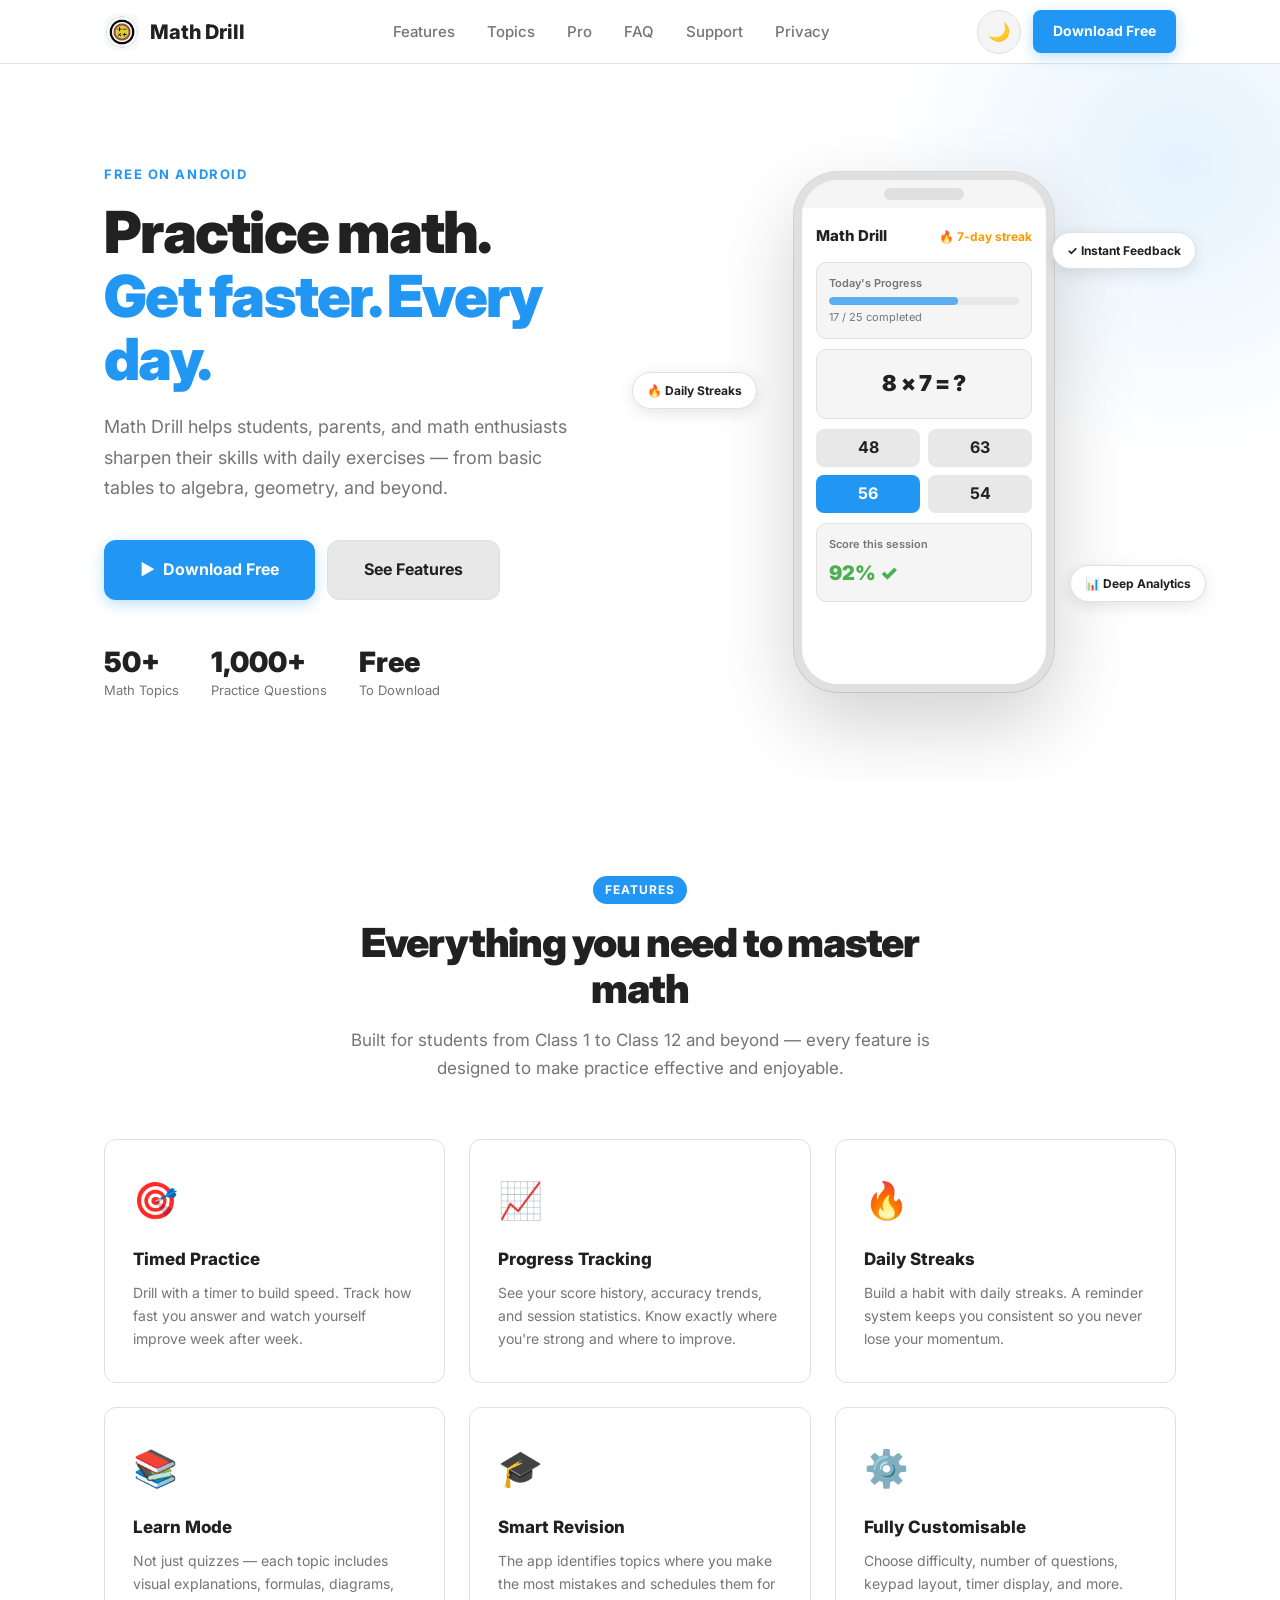
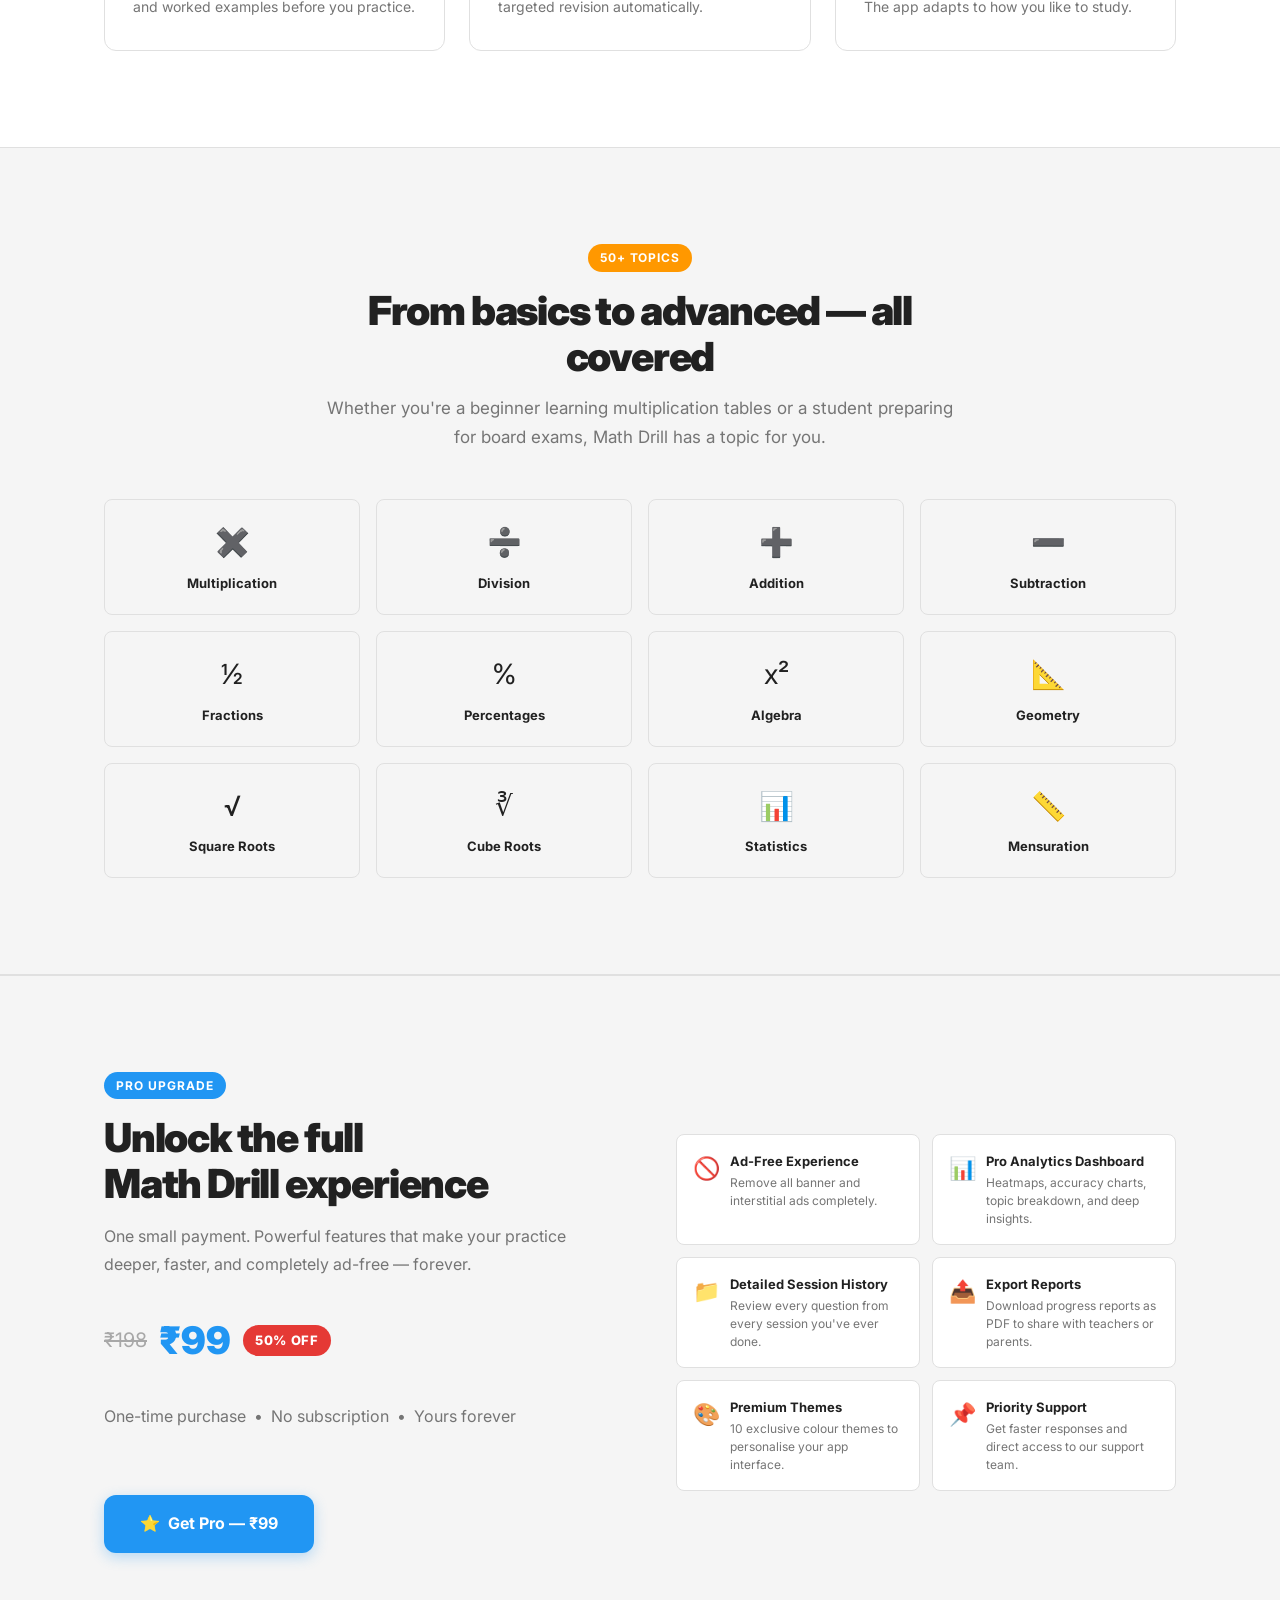
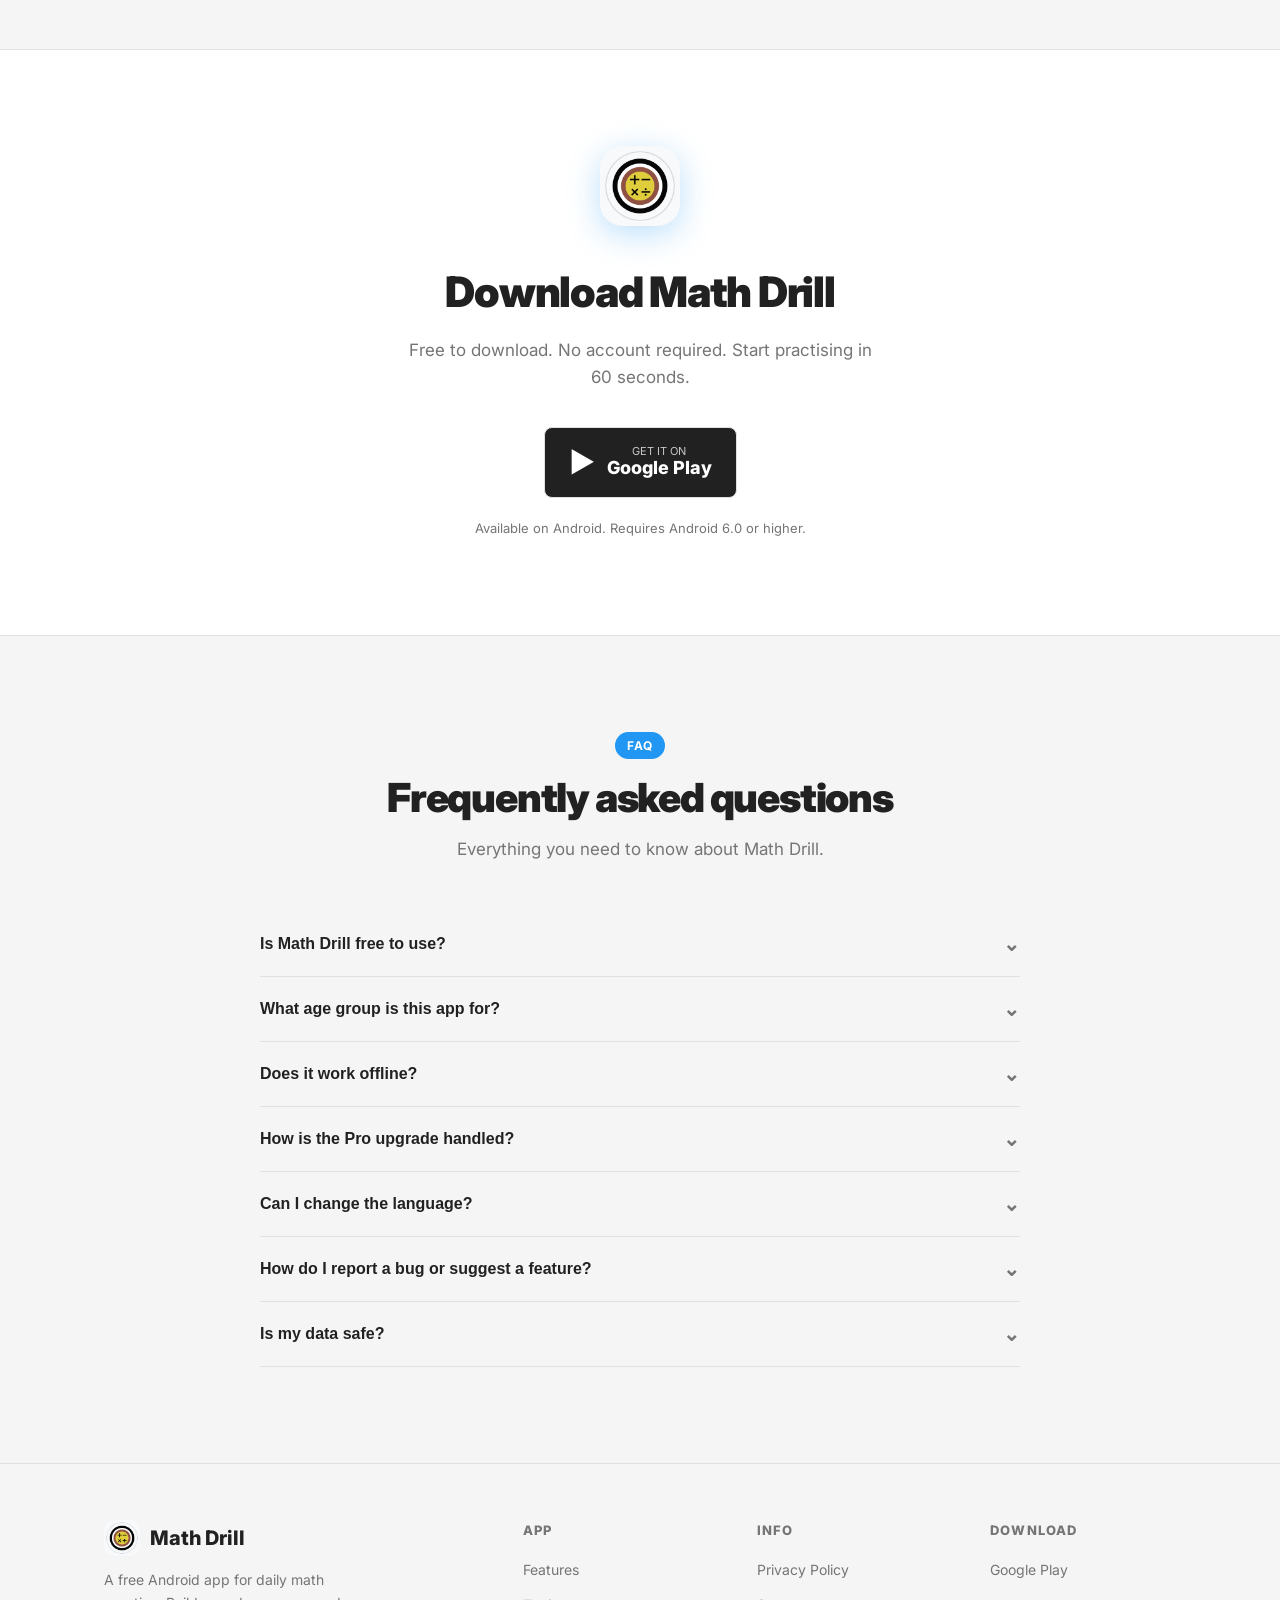
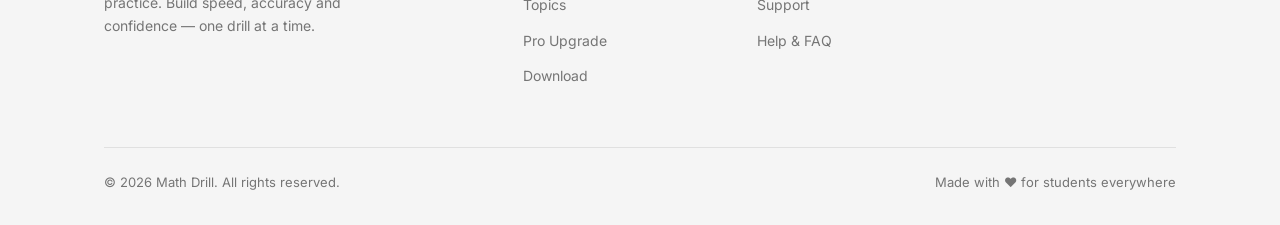
==== index.html @ b04b916b "Add files via upload" ====
<!DOCTYPE html>
<html lang="en" data-theme="light">
<head>
  <meta charset="UTF-8" />
  <meta name="viewport" content="width=device-width, initial-scale=1.0" />
  <title>Math Drill — Practice Math Daily. Improve Fast.</title>
  <meta name="description" content="Math Drill is a free app for daily math practice. Improve your speed and accuracy with exercises on multiplication, division, fractions, algebra, geometry, and more." />
  <meta name="keywords" content="math drill, math practice app, multiplication app, math for students, math quiz, mental math" />

  <!-- Open Graph / Social preview -->
  <meta property="og:type"        content="website" />
  <meta property="og:url"         content="https://morningapplabs.github.io/math-drill-site/" />
  <meta property="og:title"       content="Math Drill — Practice Math Daily" />
  <meta property="og:description" content="Free Android app for daily math practice. Tables, fractions, algebra, geometry and more. Go Pro for ad-free experience and deep analytics." />
  <meta name="twitter:card"       content="summary_large_image" />

  <!-- Favicon -->
  <link rel="icon" type="image/png" href="favicon.png" />
  <link rel="apple-touch-icon" href="icon.png" />

  <!-- Fonts -->
  <link rel="preconnect" href="https://fonts.googleapis.com" />
  <link rel="preconnect" href="https://fonts.gstatic.com" crossorigin />
  <link href="https://fonts.googleapis.com/css2?family=Inter:wght@400;500;600;700;800;900&display=swap" rel="stylesheet" />

  <link rel="stylesheet" href="css/style.css" />
</head>
<body>

  <!-- ═══════════════════════════════════════ NAVBAR ═══ -->
  <nav class="navbar" id="navbar">
    <div class="container navbar__inner">
      <a href="index.html" class="navbar__logo">
        <img src="icon.png" alt="Math Drill" style="width:36px;height:36px;border-radius:10px;object-fit:cover;flex-shrink:0;" />
        Math Drill
      </a>

      <ul class="navbar__links">
        <li><a href="#features">Features</a></li>
        <li><a href="#topics">Topics</a></li>
        <li><a href="#pro">Pro</a></li>
        <li><a href="#faq">FAQ</a></li>
        <li><a href="support.html">Support</a></li>
        <li><a href="privacy.html">Privacy</a></li>
      </ul>

      <div class="navbar__right">
        <button class="theme-toggle" id="theme-toggle" aria-label="Toggle theme">🌙</button>
        <a href="#download" class="btn btn--primary" style="padding:10px 20px;font-size:14px;">Download Free</a>
        <button class="menu-toggle" id="menu-toggle" aria-label="Open menu" aria-expanded="false">
          <span></span><span></span><span></span>
        </button>
      </div>
    </div>
  </nav>

  <!-- ═══════════════════════════════════════ HERO ════ -->
  <section class="hero">
    <div class="container">
      <div class="hero__inner">

        <!-- Left -->
        <div class="hero__content">
          <p class="hero__eyebrow">Free on Android</p>
          <h1 class="hero__title">
            Practice math.<br />
            <span>Get faster. Every day.</span>
          </h1>
          <p class="hero__subtitle">
            Math Drill helps students, parents, and math enthusiasts sharpen their skills with
            daily exercises — from basic tables to algebra, geometry, and beyond.
          </p>
          <div class="hero__actions">
            <a href="#download" class="btn btn--primary btn--lg">
              ▶ &nbsp;Download Free
            </a>
            <a href="#features" class="btn btn--secondary btn--lg">
              See Features
            </a>
          </div>
          <div class="hero__stats">
            <div>
              <div class="hero__stat-value">
                <span data-counter="50" data-suffix="+">50+</span>
              </div>
              <div class="hero__stat-label">Math Topics</div>
            </div>
            <div>
              <div class="hero__stat-value">
                <span data-counter="1000" data-suffix="+">1000+</span>
              </div>
              <div class="hero__stat-label">Practice Questions</div>
            </div>
            <div>
              <div class="hero__stat-value">Free</div>
              <div class="hero__stat-label">To Download</div>
            </div>
          </div>
        </div>

        <!-- Right: Phone Mockup -->
        <div class="hero__visual">
          <div class="phone-mockup">
            <div class="phone-mockup__notch"></div>
            <div class="phone-screen">
              <div class="phone-screen__header">
                <span class="phone-screen__title">Math Drill</span>
                <span class="phone-screen__streak">🔥 7-day streak</span>
              </div>
              <div class="phone-card">
                <div class="phone-label">Today's Progress</div>
                <div class="phone-bar-track">
                  <div class="phone-bar" style="width:68%"></div>
                </div>
                <div style="font-size:11px;color:var(--text-sub);">17 / 25 completed</div>
              </div>
              <div class="phone-question">8 × 7 = ?</div>
              <div class="phone-grid">
                <div class="phone-key">48</div>
                <div class="phone-key">63</div>
                <div class="phone-key phone-key--primary">56</div>
                <div class="phone-key">54</div>
              </div>
              <div class="phone-card">
                <div class="phone-label">Score this session</div>
                <div style="font-size:20px;font-weight:900;color:var(--correct);">92% ✓</div>
              </div>
            </div>
          </div>

          <!-- Floating chips -->
          <div class="hero__chip hero__chip--1">✓ Instant Feedback</div>
          <div class="hero__chip hero__chip--2">📊 Deep Analytics</div>
          <div class="hero__chip hero__chip--3">🔥 Daily Streaks</div>
        </div>

      </div>
    </div>
  </section>

  <!-- ═══════════════════════════════════════ FEATURES ═══ -->
  <section class="section" id="features">
    <div class="container">
      <div class="section-heading fade-in">
        <span class="badge">Features</span>
        <h2>Everything you need to master math</h2>
        <p>Built for students from Class 1 to Class 12 and beyond — every feature is designed to make practice effective and enjoyable.</p>
      </div>

      <div class="features__grid">

        <div class="feature-card fade-in">
          <span class="feature-card__icon">🎯</span>
          <h3 class="feature-card__title">Timed Practice</h3>
          <p class="feature-card__desc">Drill with a timer to build speed. Track how fast you answer and watch yourself improve week after week.</p>
        </div>

        <div class="feature-card fade-in">
          <span class="feature-card__icon">📈</span>
          <h3 class="feature-card__title">Progress Tracking</h3>
          <p class="feature-card__desc">See your score history, accuracy trends, and session statistics. Know exactly where you're strong and where to improve.</p>
        </div>

        <div class="feature-card fade-in">
          <span class="feature-card__icon">🔥</span>
          <h3 class="feature-card__title">Daily Streaks</h3>
          <p class="feature-card__desc">Build a habit with daily streaks. A reminder system keeps you consistent so you never lose your momentum.</p>
        </div>

        <div class="feature-card fade-in">
          <span class="feature-card__icon">📚</span>
          <h3 class="feature-card__title">Learn Mode</h3>
          <p class="feature-card__desc">Not just quizzes — each topic includes visual explanations, formulas, diagrams, and worked examples before you practice.</p>
        </div>

        <div class="feature-card fade-in">
          <span class="feature-card__icon">🎓</span>
          <h3 class="feature-card__title">Smart Revision</h3>
          <p class="feature-card__desc">The app identifies topics where you make the most mistakes and schedules them for targeted revision automatically.</p>
        </div>

        <div class="feature-card fade-in">
          <span class="feature-card__icon">⚙️</span>
          <h3 class="feature-card__title">Fully Customisable</h3>
          <p class="feature-card__desc">Choose difficulty, number of questions, keypad layout, timer display, and more. The app adapts to how you like to study.</p>
        </div>

      </div>
    </div>
  </section>

  <!-- ═══════════════════════════════════════ TOPICS ════ -->
  <section class="section" id="topics" style="background:var(--surface);border-top:1px solid var(--border);border-bottom:1px solid var(--border);transition:background var(--transition),border-color var(--transition);">
    <div class="container">
      <div class="section-heading fade-in">
        <span class="badge badge--orange">50+ Topics</span>
        <h2>From basics to advanced — all covered</h2>
        <p>Whether you're a beginner learning multiplication tables or a student preparing for board exams, Math Drill has a topic for you.</p>
      </div>

      <div class="topics__grid">
        <div class="topic-chip fade-in"><div class="topic-chip__icon">✖️</div><div class="topic-chip__name">Multiplication</div></div>
        <div class="topic-chip fade-in"><div class="topic-chip__icon">➗</div><div class="topic-chip__name">Division</div></div>
        <div class="topic-chip fade-in"><div class="topic-chip__icon">➕</div><div class="topic-chip__name">Addition</div></div>
        <div class="topic-chip fade-in"><div class="topic-chip__icon">➖</div><div class="topic-chip__name">Subtraction</div></div>
        <div class="topic-chip fade-in"><div class="topic-chip__icon">½</div><div class="topic-chip__name">Fractions</div></div>
        <div class="topic-chip fade-in"><div class="topic-chip__icon">%</div><div class="topic-chip__name">Percentages</div></div>
        <div class="topic-chip fade-in"><div class="topic-chip__icon">x²</div><div class="topic-chip__name">Algebra</div></div>
        <div class="topic-chip fade-in"><div class="topic-chip__icon">📐</div><div class="topic-chip__name">Geometry</div></div>
        <div class="topic-chip fade-in"><div class="topic-chip__icon">√</div><div class="topic-chip__name">Square Roots</div></div>
        <div class="topic-chip fade-in"><div class="topic-chip__icon">∛</div><div class="topic-chip__name">Cube Roots</div></div>
        <div class="topic-chip fade-in"><div class="topic-chip__icon">📊</div><div class="topic-chip__name">Statistics</div></div>
        <div class="topic-chip fade-in"><div class="topic-chip__icon">📏</div><div class="topic-chip__name">Mensuration</div></div>
      </div>
    </div>
  </section>

  <!-- ═══════════════════════════════════════ PRO ══════ -->
  <section class="section pro-section" id="pro">
    <div class="container">
      <div class="pro__inner">

        <!-- Left: copy -->
        <div class="pro__left fade-in">
          <span class="badge">Pro Upgrade</span>
          <h2>Unlock the full<br/>Math Drill experience</h2>
          <p>One small payment. Powerful features that make your practice deeper, faster, and completely ad-free — forever.</p>

          <div class="pro__price-row">
            <span class="pro__price-old">₹198</span>
            <span class="pro__price">₹99</span>
            <span class="pro__badge">50% OFF</span>
          </div>
          <p class="pro__note">One-time purchase &nbsp;•&nbsp; No subscription &nbsp;•&nbsp; Yours forever</p>

          <br/>
          <a href="#download" class="btn btn--primary btn--lg" style="margin-top:8px;">
            ⭐ &nbsp;Get Pro — ₹99
          </a>
        </div>

        <!-- Right: feature grid -->
        <div class="pro__features fade-in">

          <div class="pro__feature">
            <span class="pro__feature-icon">🚫</span>
            <div>
              <div class="pro__feature-title">Ad-Free Experience</div>
              <div class="pro__feature-desc">Remove all banner and interstitial ads completely.</div>
            </div>
          </div>

          <div class="pro__feature">
            <span class="pro__feature-icon">📊</span>
            <div>
              <div class="pro__feature-title">Pro Analytics Dashboard</div>
              <div class="pro__feature-desc">Heatmaps, accuracy charts, topic breakdown, and deep insights.</div>
            </div>
          </div>

          <div class="pro__feature">
            <span class="pro__feature-icon">📁</span>
            <div>
              <div class="pro__feature-title">Detailed Session History</div>
              <div class="pro__feature-desc">Review every question from every session you've ever done.</div>
            </div>
          </div>

          <div class="pro__feature">
            <span class="pro__feature-icon">📤</span>
            <div>
              <div class="pro__feature-title">Export Reports</div>
              <div class="pro__feature-desc">Download progress reports as PDF to share with teachers or parents.</div>
            </div>
          </div>

          <div class="pro__feature">
            <span class="pro__feature-icon">🎨</span>
            <div>
              <div class="pro__feature-title">Premium Themes</div>
              <div class="pro__feature-desc">10 exclusive colour themes to personalise your app interface.</div>
            </div>
          </div>

          <div class="pro__feature">
            <span class="pro__feature-icon">📌</span>
            <div>
              <div class="pro__feature-title">Priority Support</div>
              <div class="pro__feature-desc">Get faster responses and direct access to our support team.</div>
            </div>
          </div>

        </div>
      </div>
    </div>
  </section>

  <!-- ═══════════════════════════════════════ DOWNLOAD ═══ -->
  <section class="section download-section" id="download">
    <div class="container">
      <div class="fade-in">
        <img src="icon.png" alt="Math Drill" class="download__graphic" style="width:80px;height:80px;border-radius:22px;object-fit:cover;display:inline-block;margin-bottom:24px;box-shadow:0 8px 32px rgba(33,150,243,0.30);" />
        <h2 class="download__title">Download Math Drill</h2>
        <p class="download__subtitle">Free to download. No account required. Start practising in 60 seconds.</p>
        <div class="download__buttons">
          <a href="https://play.google.com/store" class="playstore-btn" id="playstore-link" target="_blank" rel="noopener noreferrer">
            <span class="playstore-btn__icon">▶</span>
            <span>
              <span class="playstore-btn__text-top">GET IT ON</span>
              <span class="playstore-btn__text-main">Google Play</span>
            </span>
          </a>
        </div>
        <p class="download__disclaimer">Available on Android. Requires Android 6.0 or higher.</p>
      </div>
    </div>
  </section>

  <!-- ═══════════════════════════════════════ FAQ ══════ -->
  <section class="section" id="faq" style="background:var(--surface);border-top:1px solid var(--border);transition:background var(--transition),border-color var(--transition);">
    <div class="container">
      <div class="section-heading fade-in">
        <span class="badge">FAQ</span>
        <h2>Frequently asked questions</h2>
        <p>Everything you need to know about Math Drill.</p>
      </div>

      <div class="faq__list fade-in">

        <div class="faq__item">
          <button class="faq__question">Is Math Drill free to use? <span class="faq__chevron">⌄</span></button>
          <div class="faq__answer">Yes! Math Drill is completely free to download and use. All topics, practice modes, and progress tracking are available at no cost. A one-time Pro upgrade (₹99) unlocks bonus features like ad-removal, advanced analytics, and premium themes.</div>
        </div>

        <div class="faq__item">
          <button class="faq__question">What age group is this app for? <span class="faq__chevron">⌄</span></button>
          <div class="faq__answer">Math Drill is suitable for Class 1 through Class 12 students, and adults who want to sharpen mental math. You can choose your difficulty level and topic, so it adapts to beginners and advanced learners alike.</div>
        </div>

        <div class="faq__item">
          <button class="faq__question">Does it work offline? <span class="faq__chevron">⌄</span></button>
          <div class="faq__answer">Yes. All practice content works fully offline. Internet is only needed to show ads (for free users) and for in-app purchases. Your progress is saved locally on your device.</div>
        </div>

        <div class="faq__item">
          <button class="faq__question">How is the Pro upgrade handled? <span class="faq__chevron">⌄</span></button>
          <div class="faq__answer">Pro is a one-time in-app purchase of ₹99 processed securely by Google Play. There is no subscription — pay once and keep it forever. If you change phones, use "Restore Purchase" inside the app to unlock Pro again at no cost.</div>
        </div>

        <div class="faq__item">
          <button class="faq__question">Can I change the language? <span class="faq__chevron">⌄</span></button>
          <div class="faq__answer">The app currently supports English and Hindi. Language support for more regional languages is planned for future updates.</div>
        </div>

        <div class="faq__item">
          <button class="faq__question">How do I report a bug or suggest a feature? <span class="faq__chevron">⌄</span></button>
          <div class="faq__answer">Visit our <a href="support.html">Support page</a> and send us an email. We read every message and try to respond within 2 business days.</div>
        </div>

        <div class="faq__item">
          <button class="faq__question">Is my data safe? <span class="faq__chevron">⌄</span></button>
          <div class="faq__answer">Your practice data is stored only on your device — we do not collect or transmit personal data to any server. Read our full <a href="privacy.html">Privacy Policy</a> for all details.</div>
        </div>

      </div>
    </div>
  </section>

  <!-- ═══════════════════════════════════════ FOOTER ═══ -->
  <footer class="footer">
    <div class="container">
      <div class="footer__inner">
        <div class="footer__brand">
          <a href="index.html" class="navbar__logo">
            <img src="icon.png" alt="Math Drill" style="width:36px;height:36px;border-radius:10px;object-fit:cover;flex-shrink:0;" />
            Math Drill
          </a>
          <p>A free Android app for daily math practice. Build speed, accuracy and confidence — one drill at a time.</p>
        </div>

        <div class="footer__col">
          <h4>App</h4>
          <ul>
            <li><a href="#features">Features</a></li>
            <li><a href="#topics">Topics</a></li>
            <li><a href="#pro">Pro Upgrade</a></li>
            <li><a href="#download">Download</a></li>
          </ul>
        </div>

        <div class="footer__col">
          <h4>Info</h4>
          <ul>
            <li><a href="privacy.html">Privacy Policy</a></li>
            <li><a href="support.html">Support</a></li>
            <li><a href="support.html#faq">Help &amp; FAQ</a></li>
          </ul>
        </div>

        <div class="footer__col">
          <h4>Download</h4>
          <ul>
            <li><a href="https://play.google.com/store" target="_blank" rel="noopener noreferrer">Google Play</a></li>
          </ul>
        </div>
      </div>

      <div class="footer__bottom">
        <span>© 2026 Math Drill. All rights reserved.</span>
        <span>Made with ❤️ for students everywhere</span>
      </div>
    </div>
  </footer>

  <script src="js/main.js"></script>
</body>
</html>
---- css/style.css ----
/* ============================================================
   Math Drill — Website Stylesheet
   Matches exact app color palette (lightTheme / darkTheme)
   ============================================================ */

/* ---------- CSS Variables ---------- */
:root {
  --bg:            #FFFFFF;
  --surface:       #F5F5F5;
  --surface-var:   #E8E8E8;
  --primary:       #2196F3;
  --primary-var:   #1976D2;
  --secondary:     #FF9800;
  --text:          #212121;
  --text-sub:      #757575;
  --correct:       #4CAF50;
  --wrong:         #F44336;
  --border:        #E0E0E0;
  --card:          #FFFFFF;
  --shadow:        rgba(0,0,0,0.10);
  --shadow-lg:     rgba(0,0,0,0.18);
  --radius:        12px;
  --radius-sm:     8px;
  --transition:    0.25s ease;
  --navbar-h:      64px;
}

[data-theme="dark"] {
  --bg:            #121212;
  --surface:       #1E1E1E;
  --surface-var:   #333333;
  --primary:       #64B5F6;
  --primary-var:   #42A5F5;
  --secondary:     #FFA726;
  --text:          #FFFFFF;
  --text-sub:      #B0B0B0;
  --correct:       #66BB6A;
  --wrong:         #EF5350;
  --border:        #484848;
  --card:          #262626;
  --shadow:        rgba(0,0,0,0.35);
  --shadow-lg:     rgba(0,0,0,0.55);
}

/* ---------- Reset & Base ---------- */
*, *::before, *::after { box-sizing: border-box; margin: 0; padding: 0; }

html { scroll-behavior: smooth; font-size: 16px; }

body {
  font-family: 'Inter', -apple-system, BlinkMacSystemFont, 'Segoe UI', sans-serif;
  background: var(--bg);
  color: var(--text);
  line-height: 1.6;
  transition: background var(--transition), color var(--transition);
  -webkit-font-smoothing: antialiased;
}

a { color: var(--primary); text-decoration: none; transition: opacity var(--transition); }
a:hover { opacity: 0.8; }
img { max-width: 100%; display: block; }

/* ---------- Utility ---------- */
.container { max-width: 1120px; margin: 0 auto; padding: 0 24px; }
.section { padding: 96px 0; }
.section--tight { padding: 64px 0; }
.text-center { text-align: center; }
.badge {
  display: inline-block;
  background: var(--primary);
  color: #fff;
  font-size: 12px;
  font-weight: 700;
  letter-spacing: 0.08em;
  text-transform: uppercase;
  padding: 4px 12px;
  border-radius: 40px;
  margin-bottom: 16px;
}
.badge--orange { background: var(--secondary); }
.badge--green  { background: var(--correct); }

/* ---------- Navbar ---------- */
.navbar {
  position: sticky;
  top: 0;
  z-index: 100;
  height: var(--navbar-h);
  background: var(--bg);
  border-bottom: 1px solid var(--border);
  backdrop-filter: blur(12px);
  -webkit-backdrop-filter: blur(12px);
  background: color-mix(in srgb, var(--bg) 85%, transparent);
  transition: background var(--transition), border-color var(--transition);
}
.navbar__inner {
  height: 100%;
  display: flex;
  align-items: center;
  justify-content: space-between;
  gap: 16px;
}
.navbar__logo {
  display: flex;
  align-items: center;
  gap: 10px;
  font-weight: 800;
  font-size: 20px;
  color: var(--text);
  text-decoration: none;
}
.navbar__logo-icon {
  width: 36px; height: 36px;
  background: var(--primary);
  border-radius: 10px;
  display: flex; align-items: center; justify-content: center;
  font-size: 18px;
  color: #fff;
  font-weight: 900;
  flex-shrink: 0;
}
.navbar__links {
  display: flex;
  align-items: center;
  gap: 32px;
  list-style: none;
}
.navbar__links a {
  color: var(--text-sub);
  font-size: 15px;
  font-weight: 500;
  transition: color var(--transition);
}
.navbar__links a:hover { color: var(--primary); opacity: 1; }
.navbar__right {
  display: flex;
  align-items: center;
  gap: 12px;
}

/* Theme toggle */
.theme-toggle {
  width: 44px; height: 44px;
  border-radius: 50%;
  border: 1.5px solid var(--border);
  background: var(--surface);
  cursor: pointer;
  display: flex; align-items: center; justify-content: center;
  font-size: 18px;
  transition: background var(--transition), border-color var(--transition);
  flex-shrink: 0;
}
.theme-toggle:hover { background: var(--surface-var); }

/* Menu toggle (mobile) */
.menu-toggle {
  display: none;
  width: 44px; height: 44px;
  border: none;
  background: transparent;
  cursor: pointer;
  flex-direction: column;
  align-items: center;
  justify-content: center;
  gap: 5px;
  border-radius: 8px;
}
.menu-toggle span {
  display: block;
  width: 22px; height: 2px;
  background: var(--text);
  border-radius: 2px;
  transition: transform 0.3s, opacity 0.3s;
}

/* ---------- Buttons ---------- */
.btn {
  display: inline-flex;
  align-items: center;
  justify-content: center;
  gap: 8px;
  padding: 13px 28px;
  border-radius: var(--radius-sm);
  font-size: 15px;
  font-weight: 700;
  cursor: pointer;
  border: none;
  transition: transform 0.15s, box-shadow 0.15s, opacity var(--transition);
  text-decoration: none;
}
.btn:hover { transform: translateY(-2px); box-shadow: 0 8px 24px var(--shadow-lg); opacity: 1; }
.btn:active { transform: translateY(0); }

.btn--primary {
  background: var(--primary);
  color: #fff;
  box-shadow: 0 4px 14px color-mix(in srgb, var(--primary) 30%, transparent);
}
.btn--secondary {
  background: var(--surface-var);
  color: var(--text);
  border: 1.5px solid var(--border);
}
.btn--outline {
  background: transparent;
  color: var(--primary);
  border: 2px solid var(--primary);
}
.btn--lg { padding: 16px 36px; font-size: 16px; border-radius: var(--radius); }

/* ---------- Hero ---------- */
.hero {
  padding: 100px 0 80px;
  overflow: hidden;
  position: relative;
}
.hero::before {
  content: '';
  position: absolute;
  top: -200px; right: -200px;
  width: 600px; height: 600px;
  border-radius: 50%;
  background: radial-gradient(circle, color-mix(in srgb, var(--primary) 12%, transparent), transparent 70%);
  pointer-events: none;
}
.hero__inner {
  display: grid;
  grid-template-columns: 1fr 1fr;
  gap: 64px;
  align-items: center;
}
.hero__eyebrow {
  font-size: 13px;
  font-weight: 700;
  letter-spacing: 0.12em;
  text-transform: uppercase;
  color: var(--primary);
  margin-bottom: 16px;
}
.hero__title {
  font-size: clamp(36px, 5vw, 58px);
  font-weight: 900;
  line-height: 1.1;
  letter-spacing: -0.03em;
  margin-bottom: 20px;
  color: var(--text);
}
.hero__title span { color: var(--primary); }
.hero__subtitle {
  font-size: 18px;
  color: var(--text-sub);
  margin-bottom: 36px;
  max-width: 480px;
  line-height: 1.7;
}
.hero__actions { display: flex; flex-wrap: wrap; gap: 12px; margin-bottom: 48px; }
.hero__stats {
  display: flex;
  gap: 32px;
  flex-wrap: wrap;
}
.hero__stat-value {
  font-size: 28px;
  font-weight: 900;
  color: var(--text);
  line-height: 1;
}
.hero__stat-label { font-size: 13px; color: var(--text-sub); margin-top: 4px; }

/* Phone mockup */
.hero__visual {
  display: flex;
  justify-content: center;
  align-items: center;
  position: relative;
}
.phone-mockup {
  width: 260px;
  height: 520px;
  border-radius: 44px;
  background: var(--surface);
  border: 8px solid var(--border);
  box-shadow: 0 32px 80px var(--shadow-lg), 0 0 0 1px var(--border);
  display: flex;
  flex-direction: column;
  overflow: hidden;
  position: relative;
  transition: background var(--transition), border-color var(--transition);
}
.phone-mockup__notch {
  height: 28px;
  display: flex;
  justify-content: center;
  align-items: center;
  flex-shrink: 0;
  background: var(--surface);
}
.phone-mockup__notch::after {
  content: '';
  width: 80px; height: 12px;
  border-radius: 8px;
  background: var(--border);
}
.phone-screen {
  flex: 1;
  background: var(--bg);
  padding: 16px 14px;
  display: flex;
  flex-direction: column;
  gap: 10px;
  overflow: hidden;
}
.phone-screen__header {
  display: flex;
  align-items: center;
  justify-content: space-between;
  margin-bottom: 4px;
}
.phone-screen__title {
  font-size: 15px;
  font-weight: 800;
  color: var(--text);
}
.phone-screen__streak {
  font-size: 12px;
  color: var(--secondary);
  font-weight: 700;
}
.phone-card {
  background: var(--surface);
  border-radius: 10px;
  padding: 12px;
  border: 1px solid var(--border);
}
.phone-question {
  font-size: 22px;
  font-weight: 900;
  color: var(--text);
  text-align: center;
  padding: 16px;
  background: var(--surface);
  border-radius: 10px;
  border: 1px solid var(--border);
  letter-spacing: -0.02em;
}
.phone-grid {
  display: grid;
  grid-template-columns: 1fr 1fr;
  gap: 8px;
}
.phone-key {
  background: var(--surface-var);
  border-radius: 8px;
  height: 38px;
  display: flex;
  align-items: center;
  justify-content: center;
  font-size: 16px;
  font-weight: 700;
  color: var(--text);
}
.phone-key--primary { background: var(--primary); color: #fff; }
.phone-bar {
  height: 8px;
  border-radius: 4px;
  background: var(--primary);
  opacity: 0.7;
}
.phone-bar-track {
  height: 8px;
  border-radius: 4px;
  background: var(--surface-var);
  overflow: hidden;
  margin-bottom: 4px;
}
.phone-label { font-size: 11px; color: var(--text-sub); font-weight: 600; margin-bottom: 4px; }

/* floating chips around phone */
.hero__chip {
  position: absolute;
  background: var(--card);
  border: 1px solid var(--border);
  border-radius: 40px;
  padding: 8px 14px;
  font-size: 12px;
  font-weight: 700;
  color: var(--text);
  box-shadow: 0 4px 16px var(--shadow);
  white-space: nowrap;
  transition: background var(--transition), border-color var(--transition);
}
.hero__chip--1 { top: 60px; right: -20px; }
.hero__chip--2 { bottom: 90px; right: -30px; }
.hero__chip--3 { top: 200px; left: -40px; }

/* ---------- Features ---------- */
.features__grid {
  display: grid;
  grid-template-columns: repeat(3, 1fr);
  gap: 24px;
  margin-top: 56px;
}
.feature-card {
  background: var(--card);
  border: 1px solid var(--border);
  border-radius: var(--radius);
  padding: 32px 28px;
  transition: transform 0.2s, box-shadow 0.2s, background var(--transition), border-color var(--transition);
}
.feature-card:hover {
  transform: translateY(-6px);
  box-shadow: 0 16px 48px var(--shadow-lg);
}
.feature-card__icon {
  font-size: 36px;
  margin-bottom: 16px;
  display: block;
}
.feature-card__title {
  font-size: 17px;
  font-weight: 800;
  color: var(--text);
  margin-bottom: 8px;
}
.feature-card__desc {
  font-size: 14px;
  color: var(--text-sub);
  line-height: 1.65;
}

/* ---------- Topics section ---------- */
.topics__grid {
  display: grid;
  grid-template-columns: repeat(4, 1fr);
  gap: 16px;
  margin-top: 48px;
}
.topic-chip {
  background: var(--surface);
  border: 1px solid var(--border);
  border-radius: var(--radius-sm);
  padding: 20px 16px;
  text-align: center;
  transition: transform 0.2s, background var(--transition), border-color var(--transition);
  cursor: default;
}
.topic-chip:hover { transform: translateY(-3px); background: var(--surface-var); }
.topic-chip__icon { font-size: 28px; margin-bottom: 8px; }
.topic-chip__name { font-size: 13px; font-weight: 700; color: var(--text); }

/* ---------- Section headings ---------- */
.section-heading { text-align: center; max-width: 640px; margin: 0 auto; }
.section-heading h2 {
  font-size: clamp(28px, 4vw, 40px);
  font-weight: 900;
  letter-spacing: -0.03em;
  color: var(--text);
  margin-bottom: 14px;
  line-height: 1.15;
}
.section-heading p {
  font-size: 17px;
  color: var(--text-sub);
  line-height: 1.7;
}

/* ---------- Pro section ---------- */
.pro-section {
  background: var(--surface);
  border-top: 1px solid var(--border);
  border-bottom: 1px solid var(--border);
  transition: background var(--transition), border-color var(--transition);
}
.pro__inner {
  display: grid;
  grid-template-columns: 1fr 1fr;
  gap: 72px;
  align-items: center;
}
.pro__left h2 {
  font-size: clamp(28px, 4vw, 40px);
  font-weight: 900;
  letter-spacing: -0.03em;
  color: var(--text);
  margin-bottom: 16px;
  line-height: 1.15;
}
.pro__left p {
  font-size: 16px;
  color: var(--text-sub);
  margin-bottom: 32px;
  line-height: 1.7;
}
.pro__price-row {
  display: flex;
  align-items: center;
  gap: 12px;
  flex-wrap: wrap;
  margin-bottom: 32px;
}
.pro__price-old {
  font-size: 20px;
  color: var(--text-sub);
  text-decoration: line-through;
  opacity: 0.6;
}
.pro__price {
  font-size: 38px;
  font-weight: 900;
  color: var(--primary);
}
.pro__badge {
  background: #E53935;
  color: #fff;
  font-weight: 800;
  font-size: 13px;
  padding: 5px 12px;
  border-radius: 40px;
  letter-spacing: 0.05em;
}
.pro__note { font-size: 13px; color: var(--text-sub); margin-top: 8px; }
.pro__features {
  display: grid;
  grid-template-columns: 1fr 1fr;
  gap: 12px;
}
.pro__feature {
  display: flex;
  align-items: flex-start;
  gap: 10px;
  background: var(--card);
  border: 1px solid var(--border);
  border-radius: var(--radius-sm);
  padding: 16px;
  transition: background var(--transition), border-color var(--transition);
}
.pro__feature-icon { font-size: 22px; flex-shrink: 0; }
.pro__feature-title { font-size: 13px; font-weight: 700; color: var(--text); }
.pro__feature-desc { font-size: 12px; color: var(--text-sub); margin-top: 2px; line-height: 1.5; }

/* ---------- Download section ---------- */
.download-section { text-align: center; }
.download__graphic {
  width: 80px; height: 80px;
  background: var(--primary);
  border-radius: 22px;
  display: inline-flex;
  align-items: center;
  justify-content: center;
  font-size: 40px;
  margin-bottom: 24px;
  box-shadow: 0 8px 32px color-mix(in srgb, var(--primary) 30%, transparent);
}
.download__title {
  font-size: clamp(28px, 4vw, 42px);
  font-weight: 900;
  letter-spacing: -0.03em;
  color: var(--text);
  margin-bottom: 12px;
}
.download__subtitle {
  font-size: 17px;
  color: var(--text-sub);
  margin-bottom: 36px;
  max-width: 480px;
  margin-left: auto;
  margin-right: auto;
}
.download__buttons { display: flex; justify-content: center; gap: 16px; flex-wrap: wrap; margin-bottom: 20px; }
.download__disclaimer { font-size: 13px; color: var(--text-sub); }

/* Play Store badge */
.playstore-btn {
  display: inline-flex;
  align-items: center;
  gap: 12px;
  background: var(--text);
  color: var(--bg);
  padding: 12px 24px;
  border-radius: var(--radius-sm);
  font-size: 14px;
  font-weight: 700;
  text-decoration: none;
  transition: opacity 0.2s, transform 0.15s;
  border: 1.5px solid var(--border);
}
.playstore-btn:hover { opacity: 0.85; transform: translateY(-2px); }
.playstore-btn__icon { font-size: 28px; flex-shrink: 0; }
.playstore-btn__text-top { font-size: 11px; font-weight: 400; opacity: 0.75; display: block; line-height: 1; }
.playstore-btn__text-main { font-size: 18px; font-weight: 800; display: block; line-height: 1.2; }

/* ---------- FAQ ---------- */
.faq__list { max-width: 760px; margin: 48px auto 0; }
.faq__item {
  border-bottom: 1px solid var(--border);
  transition: border-color var(--transition);
}
.faq__question {
  width: 100%;
  background: none;
  border: none;
  cursor: pointer;
  text-align: left;
  padding: 20px 0;
  display: flex;
  justify-content: space-between;
  align-items: center;
  font-size: 16px;
  font-weight: 700;
  color: var(--text);
  gap: 16px;
}
.faq__chevron {
  font-size: 20px;
  transition: transform 0.3s;
  flex-shrink: 0;
  color: var(--text-sub);
}
.faq__item.open .faq__chevron { transform: rotate(180deg); }
.faq__answer {
  font-size: 15px;
  color: var(--text-sub);
  line-height: 1.75;
  max-height: 0;
  overflow: hidden;
  transition: max-height 0.35s ease, padding 0.35s ease;
}
.faq__item.open .faq__answer { max-height: 400px; padding-bottom: 20px; }

/* ---------- Footer ---------- */
.footer {
  background: var(--surface);
  border-top: 1px solid var(--border);
  padding: 56px 0 32px;
  transition: background var(--transition), border-color var(--transition);
}
.footer__inner {
  display: grid;
  grid-template-columns: 2fr 1fr 1fr 1fr;
  gap: 48px;
  margin-bottom: 48px;
}
.footer__brand p {
  font-size: 14px;
  color: var(--text-sub);
  margin-top: 12px;
  max-width: 260px;
  line-height: 1.65;
}
.footer__col h4 {
  font-size: 13px;
  font-weight: 800;
  letter-spacing: 0.08em;
  text-transform: uppercase;
  color: var(--text-sub);
  margin-bottom: 16px;
}
.footer__col ul { list-style: none; }
.footer__col li { margin-bottom: 10px; }
.footer__col a {
  font-size: 14px;
  color: var(--text-sub);
  transition: color var(--transition);
}
.footer__col a:hover { color: var(--primary); opacity: 1; }
.footer__bottom {
  display: flex;
  justify-content: space-between;
  align-items: center;
  padding-top: 24px;
  border-top: 1px solid var(--border);
  font-size: 13px;
  color: var(--text-sub);
  flex-wrap: wrap;
  gap: 8px;
}

/* ---------- Privacy / Support page ---------- */
.page-hero {
  padding: 80px 0 60px;
  text-align: center;
  border-bottom: 1px solid var(--border);
  transition: border-color var(--transition);
}
.page-hero h1 {
  font-size: clamp(32px, 5vw, 50px);
  font-weight: 900;
  letter-spacing: -0.03em;
  margin-bottom: 12px;
}
.page-hero p {
  font-size: 17px;
  color: var(--text-sub);
  max-width: 520px;
  margin: 0 auto;
}
.prose {
  max-width: 760px;
  margin: 0 auto;
  padding: 64px 24px;
}
.prose h2 {
  font-size: 22px;
  font-weight: 800;
  color: var(--text);
  margin-top: 40px;
  margin-bottom: 12px;
}
.prose h3 {
  font-size: 17px;
  font-weight: 700;
  color: var(--text);
  margin-top: 24px;
  margin-bottom: 8px;
}
.prose p {
  font-size: 15px;
  color: var(--text-sub);
  margin-bottom: 16px;
  line-height: 1.8;
}
.prose ul, .prose ol {
  margin: 12px 0 20px 24px;
}
.prose li {
  font-size: 15px;
  color: var(--text-sub);
  margin-bottom: 8px;
  line-height: 1.75;
}
.prose strong { color: var(--text); font-weight: 700; }
.prose a { color: var(--primary); }
.prose .last-updated {
  display: inline-block;
  background: var(--surface);
  border: 1px solid var(--border);
  border-radius: 40px;
  padding: 6px 16px;
  font-size: 13px;
  color: var(--text-sub);
  margin-bottom: 32px;
}
.info-box {
  background: color-mix(in srgb, var(--primary) 8%, transparent);
  border: 1px solid color-mix(in srgb, var(--primary) 25%, transparent);
  border-radius: var(--radius-sm);
  padding: 16px 20px;
  margin: 20px 0;
  font-size: 14px;
  color: var(--text);
  line-height: 1.65;
}

/* Contact card */
.contact-card {
  background: var(--card);
  border: 1px solid var(--border);
  border-radius: var(--radius);
  padding: 40px;
  text-align: center;
  max-width: 480px;
  margin: 48px auto 0;
  transition: background var(--transition), border-color var(--transition);
}
.contact-card h3 { font-size: 20px; font-weight: 800; margin-bottom: 10px; }
.contact-card p { font-size: 15px; color: var(--text-sub); margin-bottom: 24px; }
.contact-card__email {
  font-size: 17px;
  font-weight: 700;
  color: var(--primary);
  display: block;
  margin-bottom: 20px;
}

/* ---------- Scroll animations ---------- */
.fade-in {
  opacity: 0;
  transform: translateY(24px);
  transition: opacity 0.55s ease, transform 0.55s ease;
}
.fade-in.visible {
  opacity: 1;
  transform: none;
}

/* ---------- Responsive ---------- */
@media (max-width: 900px) {
  .hero__inner  { grid-template-columns: 1fr; }
  .hero__visual { display: none; }
  .features__grid { grid-template-columns: 1fr 1fr; }
  .topics__grid   { grid-template-columns: repeat(3, 1fr); }
  .pro__inner     { grid-template-columns: 1fr; gap: 40px; }
  .footer__inner  { grid-template-columns: 1fr 1fr; gap: 32px; }
}

@media (max-width: 640px) {
  .section { padding: 64px 0; }
  .features__grid { grid-template-columns: 1fr; }
  .topics__grid   { grid-template-columns: 1fr 1fr; }
  .pro__features  { grid-template-columns: 1fr; }
  .footer__inner  { grid-template-columns: 1fr; }
  .navbar__links  { display: none; }
  .menu-toggle    { display: flex; }
  .navbar--open .navbar__links {
    display: flex;
    flex-direction: column;
    position: fixed;
    top: var(--navbar-h);
    left: 0; right: 0;
    background: var(--bg);
    border-bottom: 1px solid var(--border);
    padding: 24px;
    gap: 20px;
    z-index: 99;
  }
  .footer__bottom { flex-direction: column; text-align: center; }
}
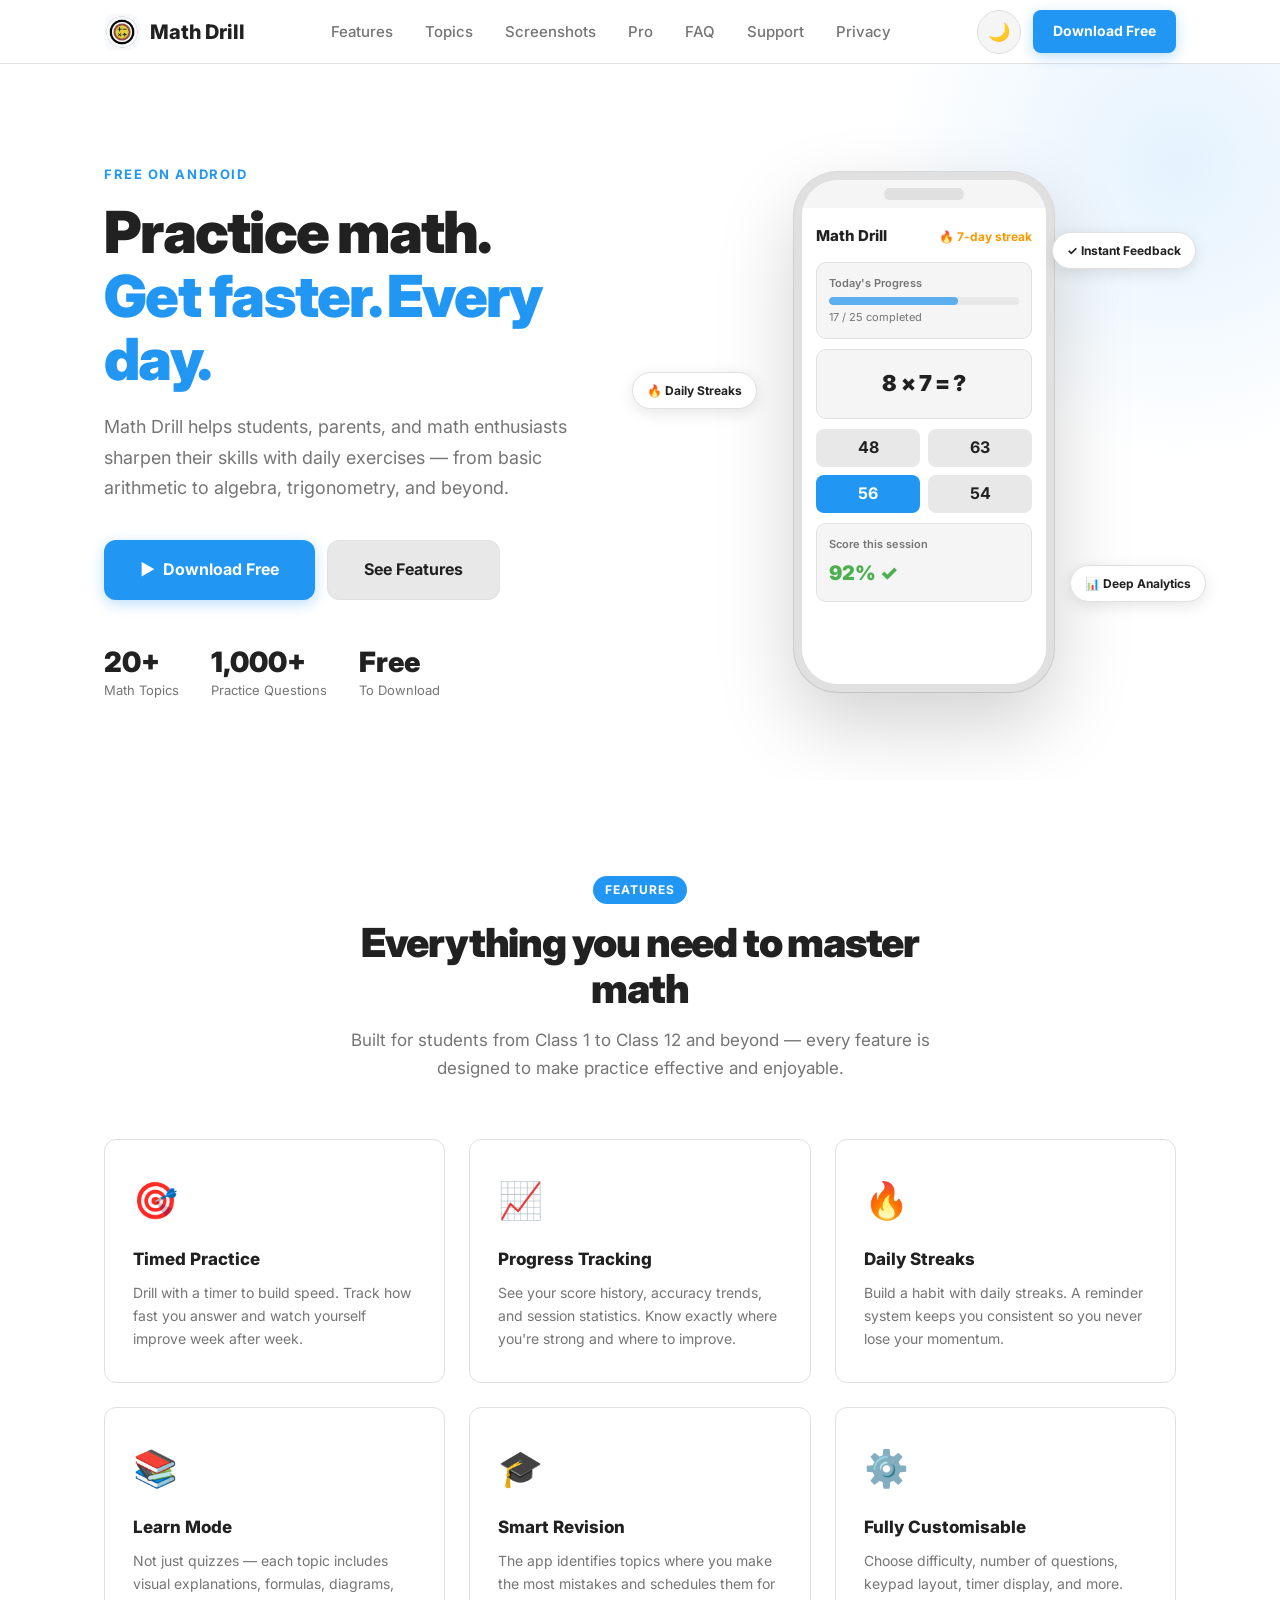
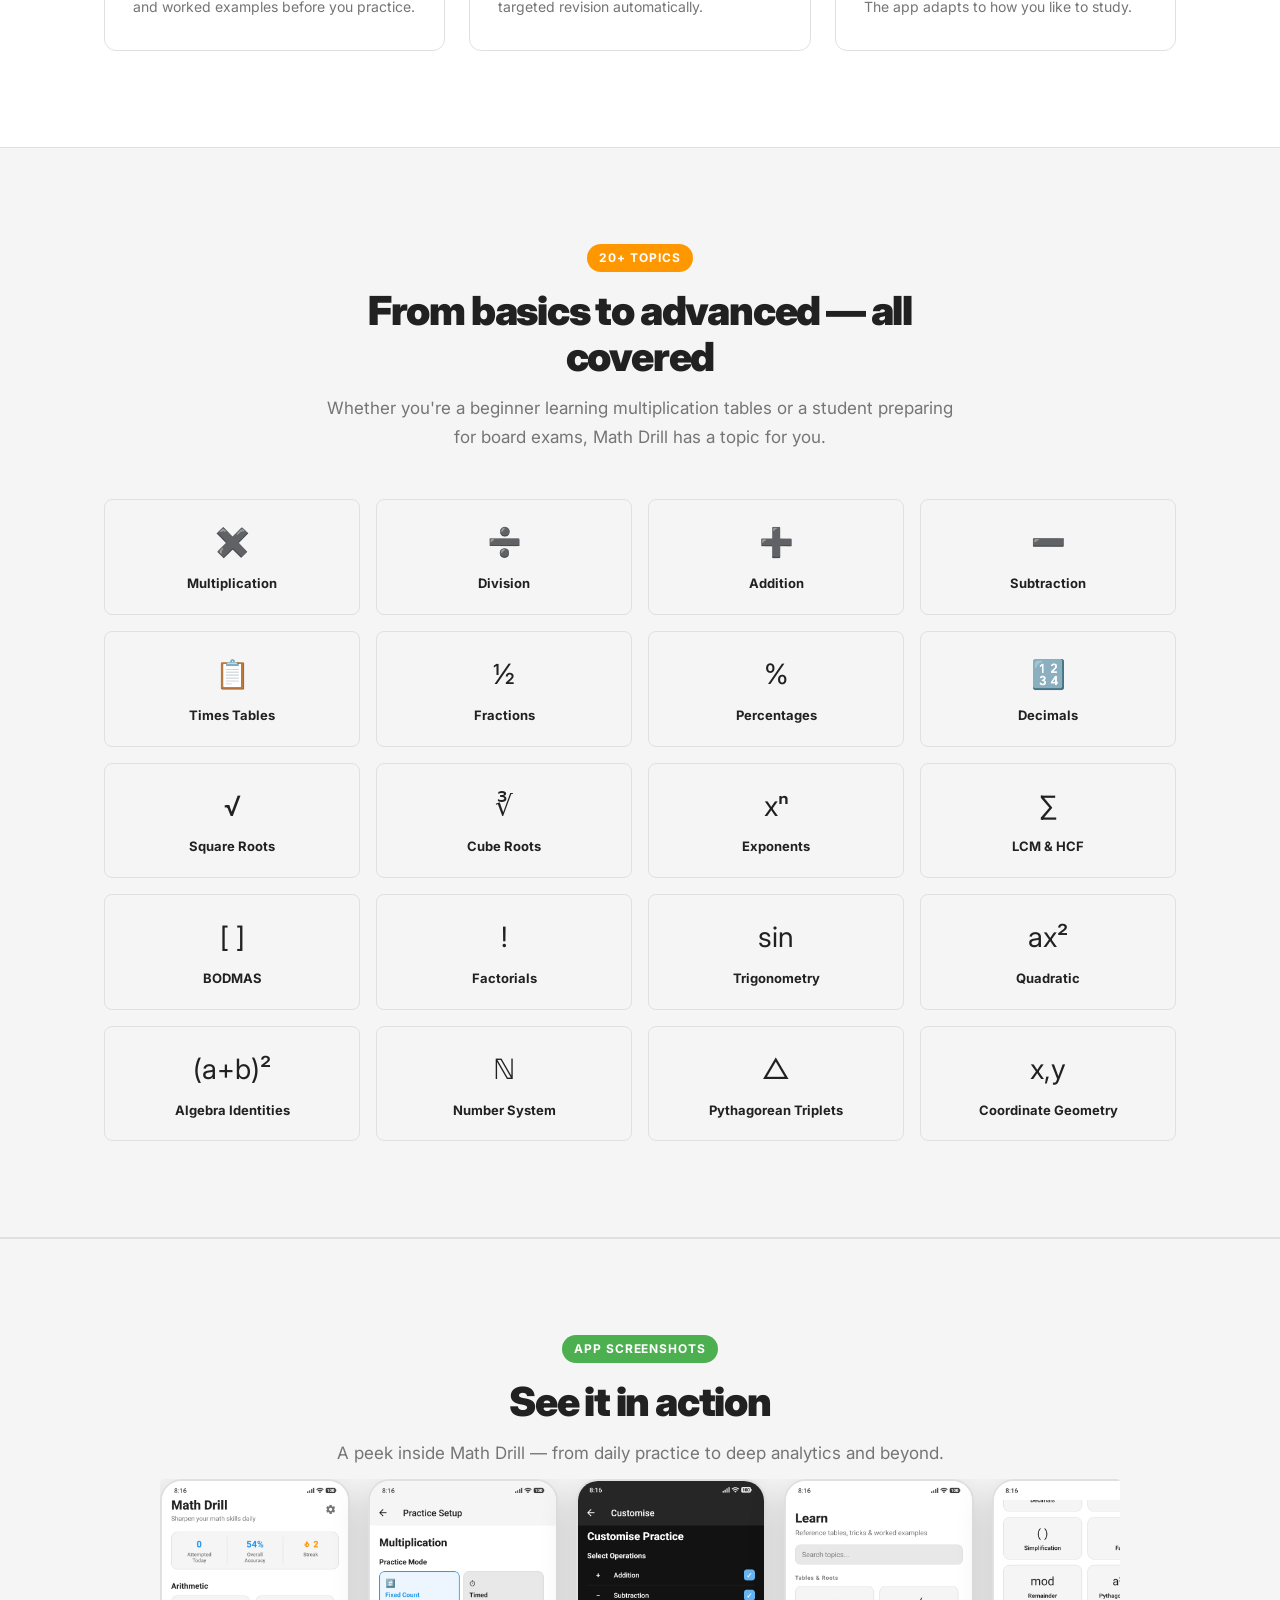
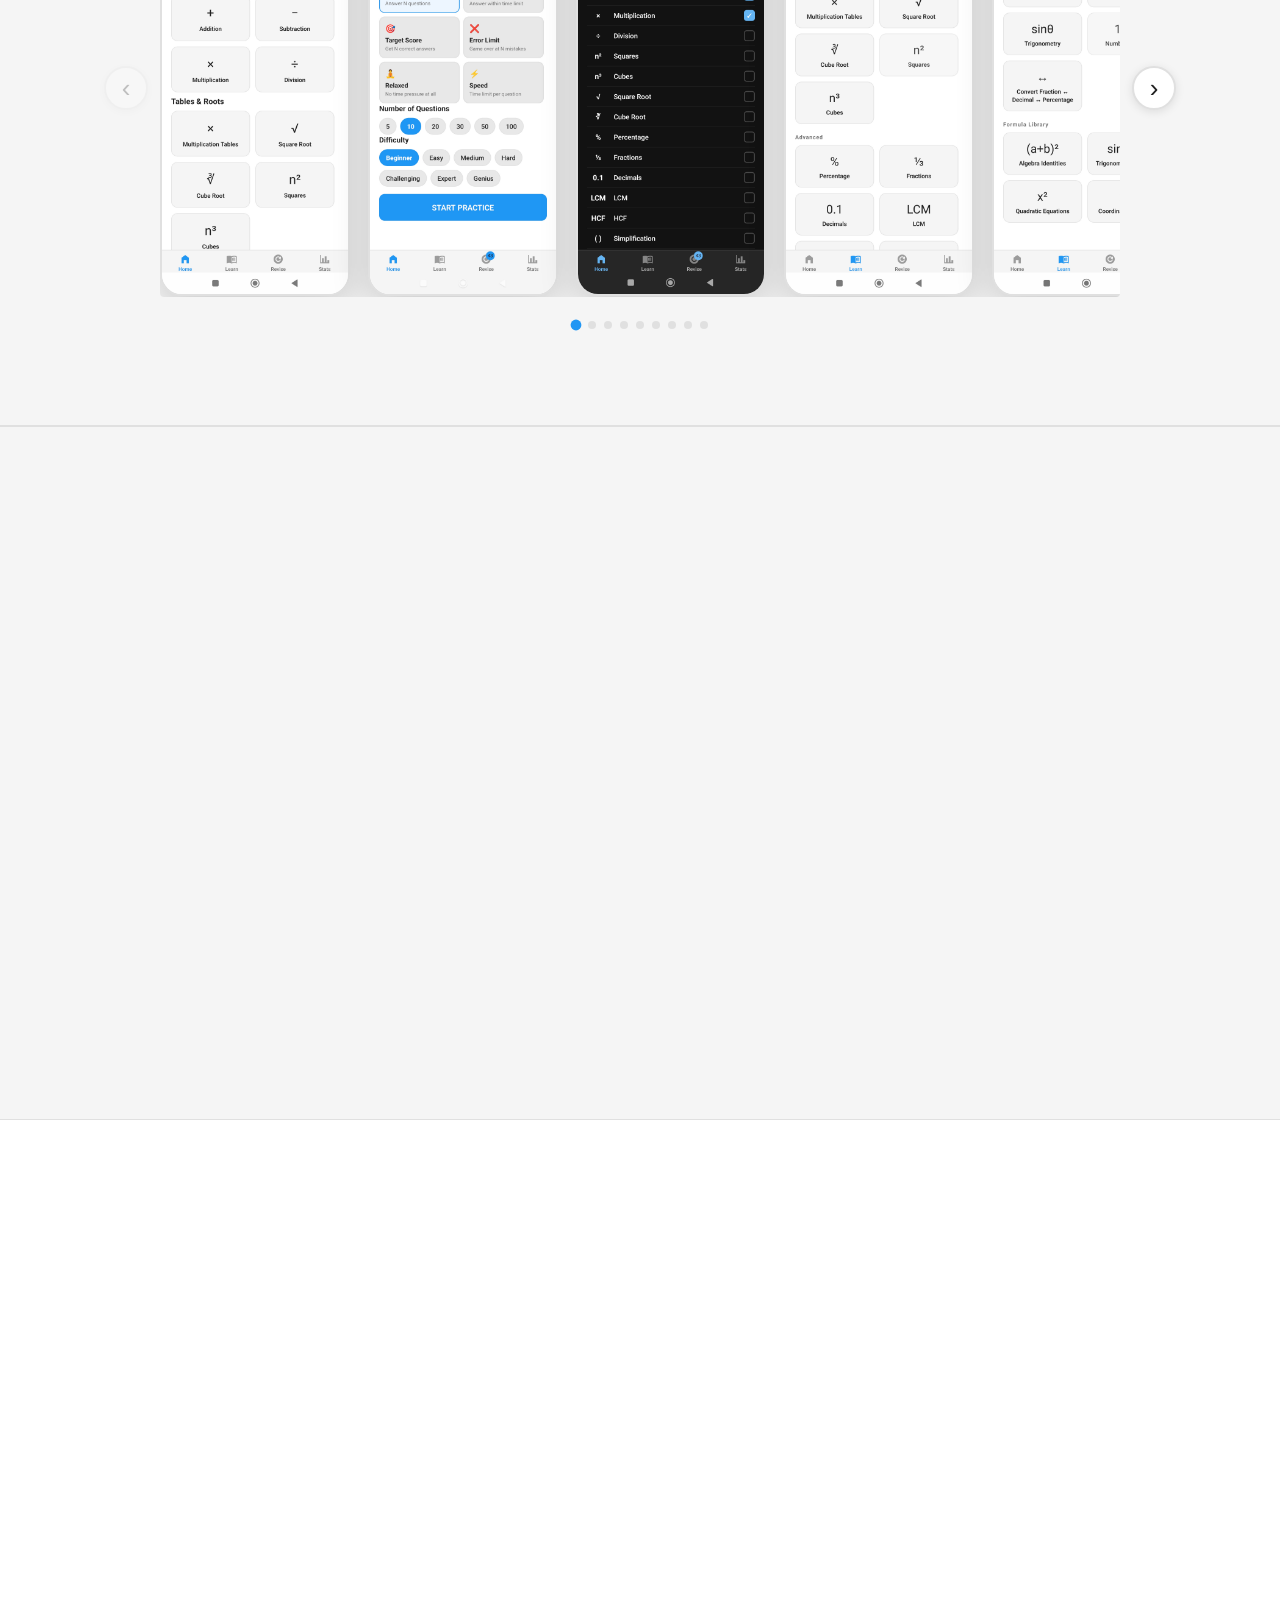
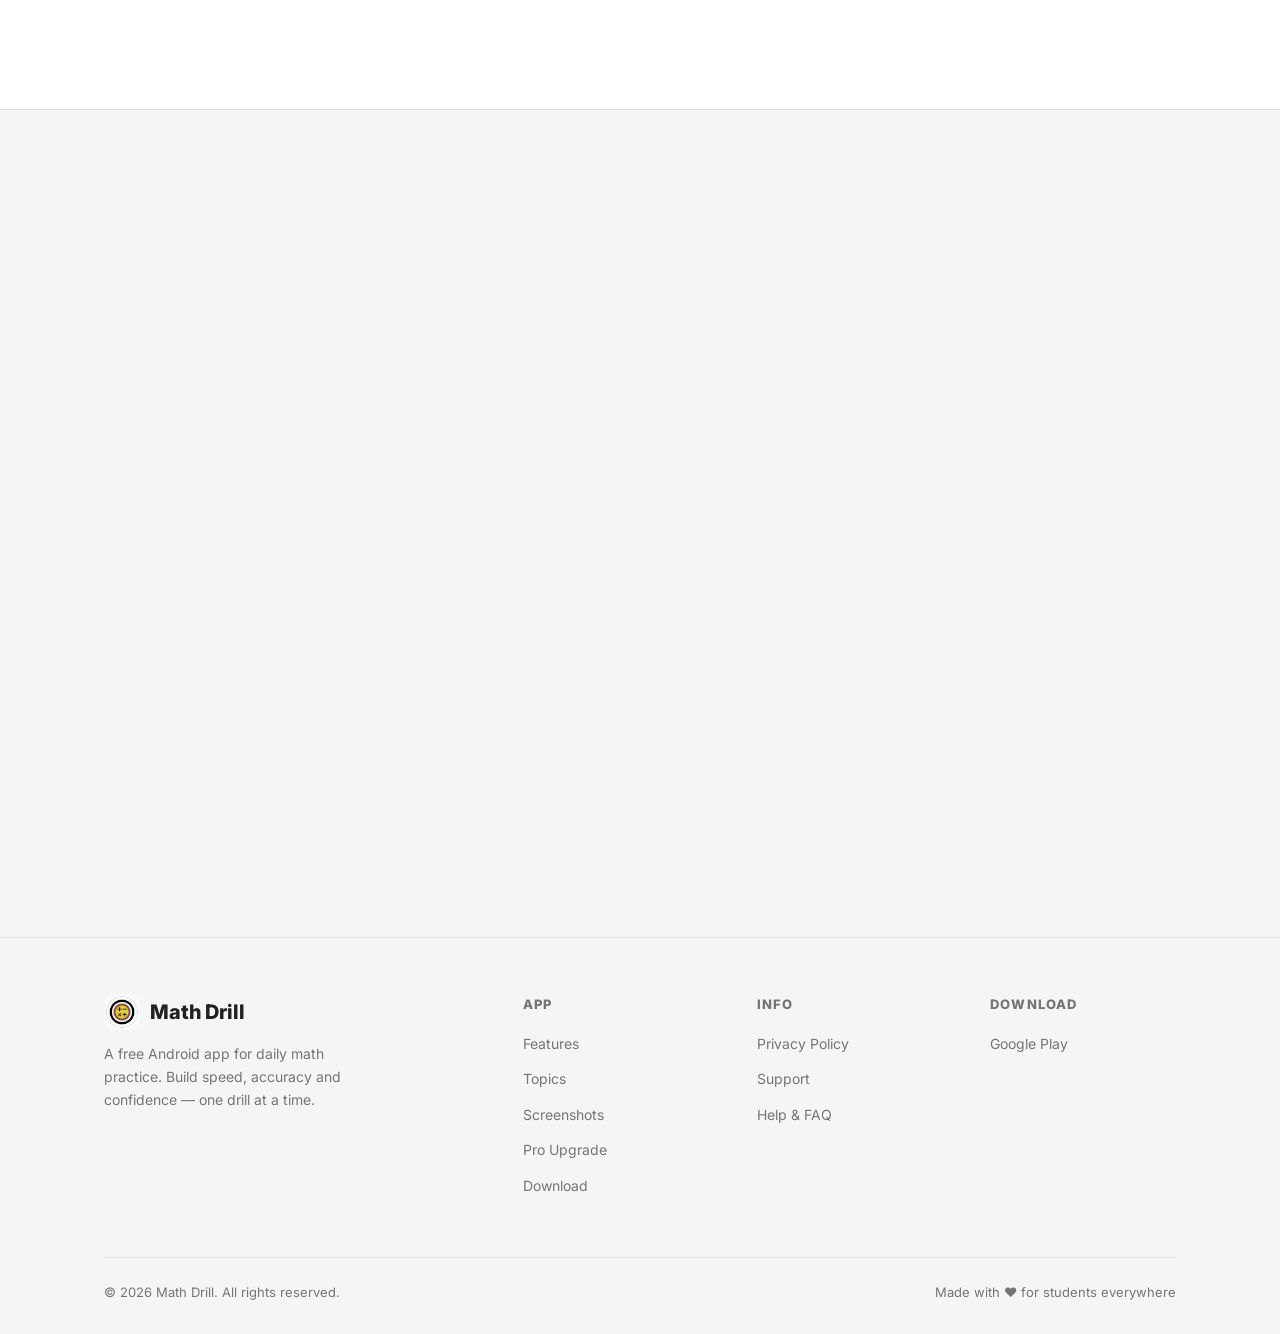
==== commit 5d190adf: "Add files via upload" ====
--- a/index.html
+++ b/index.html
@@ -4,14 +4,14 @@
   <meta charset="UTF-8" />
   <meta name="viewport" content="width=device-width, initial-scale=1.0" />
   <title>Math Drill — Practice Math Daily. Improve Fast.</title>
-  <meta name="description" content="Math Drill is a free app for daily math practice. Improve your speed and accuracy with exercises on multiplication, division, fractions, algebra, geometry, and more." />
-  <meta name="keywords" content="math drill, math practice app, multiplication app, math for students, math quiz, mental math" />
+  <meta name="description" content="Math Drill is a free app for daily math practice. Improve your speed and accuracy with exercises on multiplication, division, fractions, algebra, trigonometry, and more." />
+  <meta name="keywords" content="math drill, math practice app, multiplication app, math for students, math quiz, mental math, trigonometry, BODMAS, fractions" />
 
   <!-- Open Graph / Social preview -->
   <meta property="og:type"        content="website" />
   <meta property="og:url"         content="https://morningapplabs.github.io/math-drill-site/" />
   <meta property="og:title"       content="Math Drill — Practice Math Daily" />
-  <meta property="og:description" content="Free Android app for daily math practice. Tables, fractions, algebra, geometry and more. Go Pro for ad-free experience and deep analytics." />
+  <meta property="og:description" content="Free Android app for daily math practice. Tables, fractions, algebra, trigonometry and more. Go Pro for ad-free experience and deep analytics." />
   <meta name="twitter:card"       content="summary_large_image" />
 
   <!-- Favicon -->
@@ -38,6 +38,7 @@
       <ul class="navbar__links">
         <li><a href="#features">Features</a></li>
         <li><a href="#topics">Topics</a></li>
+        <li><a href="#screenshots">Screenshots</a></li>
         <li><a href="#pro">Pro</a></li>
         <li><a href="#faq">FAQ</a></li>
         <li><a href="support.html">Support</a></li>
@@ -68,7 +69,7 @@
           </h1>
           <p class="hero__subtitle">
             Math Drill helps students, parents, and math enthusiasts sharpen their skills with
-            daily exercises — from basic tables to algebra, geometry, and beyond.
+            daily exercises — from basic arithmetic to algebra, trigonometry, and beyond.
           </p>
           <div class="hero__actions">
             <a href="#download" class="btn btn--primary btn--lg">
@@ -81,7 +82,7 @@
           <div class="hero__stats">
             <div>
               <div class="hero__stat-value">
-                <span data-counter="50" data-suffix="+">50+</span>
+                <span data-counter="20" data-suffix="+">20+</span>
               </div>
               <div class="hero__stat-label">Math Topics</div>
             </div>
@@ -193,7 +194,7 @@
   <section class="section" id="topics" style="background:var(--surface);border-top:1px solid var(--border);border-bottom:1px solid var(--border);transition:background var(--transition),border-color var(--transition);">
     <div class="container">
       <div class="section-heading fade-in">
-        <span class="badge badge--orange">50+ Topics</span>
+        <span class="badge badge--orange">20+ Topics</span>
         <h2>From basics to advanced — all covered</h2>
         <p>Whether you're a beginner learning multiplication tables or a student preparing for board exams, Math Drill has a topic for you.</p>
       </div>
@@ -203,16 +204,57 @@
         <div class="topic-chip fade-in"><div class="topic-chip__icon">➗</div><div class="topic-chip__name">Division</div></div>
         <div class="topic-chip fade-in"><div class="topic-chip__icon">➕</div><div class="topic-chip__name">Addition</div></div>
         <div class="topic-chip fade-in"><div class="topic-chip__icon">➖</div><div class="topic-chip__name">Subtraction</div></div>
+        <div class="topic-chip fade-in"><div class="topic-chip__icon">📋</div><div class="topic-chip__name">Times Tables</div></div>
         <div class="topic-chip fade-in"><div class="topic-chip__icon">½</div><div class="topic-chip__name">Fractions</div></div>
         <div class="topic-chip fade-in"><div class="topic-chip__icon">%</div><div class="topic-chip__name">Percentages</div></div>
-        <div class="topic-chip fade-in"><div class="topic-chip__icon">x²</div><div class="topic-chip__name">Algebra</div></div>
-        <div class="topic-chip fade-in"><div class="topic-chip__icon">📐</div><div class="topic-chip__name">Geometry</div></div>
+        <div class="topic-chip fade-in"><div class="topic-chip__icon">🔢</div><div class="topic-chip__name">Decimals</div></div>
         <div class="topic-chip fade-in"><div class="topic-chip__icon">√</div><div class="topic-chip__name">Square Roots</div></div>
         <div class="topic-chip fade-in"><div class="topic-chip__icon">∛</div><div class="topic-chip__name">Cube Roots</div></div>
-        <div class="topic-chip fade-in"><div class="topic-chip__icon">📊</div><div class="topic-chip__name">Statistics</div></div>
-        <div class="topic-chip fade-in"><div class="topic-chip__icon">📏</div><div class="topic-chip__name">Mensuration</div></div>
-      </div>
-    </div>
+        <div class="topic-chip fade-in"><div class="topic-chip__icon">xⁿ</div><div class="topic-chip__name">Exponents</div></div>
+        <div class="topic-chip fade-in"><div class="topic-chip__icon">∑</div><div class="topic-chip__name">LCM &amp; HCF</div></div>
+        <div class="topic-chip fade-in"><div class="topic-chip__icon">[ ]</div><div class="topic-chip__name">BODMAS</div></div>
+        <div class="topic-chip fade-in"><div class="topic-chip__icon">!</div><div class="topic-chip__name">Factorials</div></div>
+        <div class="topic-chip fade-in"><div class="topic-chip__icon">sin</div><div class="topic-chip__name">Trigonometry</div></div>
+        <div class="topic-chip fade-in"><div class="topic-chip__icon">ax²</div><div class="topic-chip__name">Quadratic</div></div>
+        <div class="topic-chip fade-in"><div class="topic-chip__icon">(a+b)²</div><div class="topic-chip__name">Algebra Identities</div></div>
+        <div class="topic-chip fade-in"><div class="topic-chip__icon">ℕ</div><div class="topic-chip__name">Number System</div></div>
+        <div class="topic-chip fade-in"><div class="topic-chip__icon">△</div><div class="topic-chip__name">Pythagorean Triplets</div></div>
+        <div class="topic-chip fade-in"><div class="topic-chip__icon">x,y</div><div class="topic-chip__name">Coordinate Geometry</div></div>
+      </div>
+    </div>
+  </section>
+
+  <!-- ═══════════════════════════════════════ SCREENSHOTS ═══ -->
+  <section class="screenshots-section" id="screenshots">
+    <div class="container">
+      <div class="section-heading fade-in">
+        <span class="badge badge--green">App Screenshots</span>
+        <h2>See it in action</h2>
+        <p>A peek inside Math Drill — from daily practice to deep analytics and beyond.</p>
+      </div>
+    </div>
+    <div class="carousel" id="ss-carousel">
+      <button class="carousel__btn carousel__btn--prev" id="ss-prev" aria-label="Previous screenshot">&#8249;</button>
+      <div class="carousel__viewport">
+        <div class="carousel__track" id="ss-track">
+          <div class="screenshot-frame"><img src="screenshots/1.jpg" alt="Math Drill screenshot 1" loading="lazy" /></div>
+          <div class="screenshot-frame"><img src="screenshots/2.jpg" alt="Math Drill screenshot 2" loading="lazy" /></div>
+          <div class="screenshot-frame"><img src="screenshots/3.jpg" alt="Math Drill screenshot 3" loading="lazy" /></div>
+          <div class="screenshot-frame"><img src="screenshots/4.jpg" alt="Math Drill screenshot 4" loading="lazy" /></div>
+          <div class="screenshot-frame"><img src="screenshots/13.jpg" alt="Math Drill screenshot 13" loading="lazy" /></div>
+          <div class="screenshot-frame"><img src="screenshots/5.jpg" alt="Math Drill screenshot 5" loading="lazy" /></div>
+          <div class="screenshot-frame"><img src="screenshots/6.jpg" alt="Math Drill screenshot 6" loading="lazy" /></div>
+          <div class="screenshot-frame"><img src="screenshots/7.jpg" alt="Math Drill screenshot 7" loading="lazy" /></div>
+          <div class="screenshot-frame"><img src="screenshots/8.jpg" alt="Math Drill screenshot 8" loading="lazy" /></div>
+          <div class="screenshot-frame"><img src="screenshots/9.jpg" alt="Math Drill screenshot 9" loading="lazy" /></div>
+          <div class="screenshot-frame"><img src="screenshots/10.jpg" alt="Math Drill screenshot 10" loading="lazy" /></div>
+          <div class="screenshot-frame"><img src="screenshots/11.jpg" alt="Math Drill screenshot 11" loading="lazy" /></div>
+          <div class="screenshot-frame"><img src="screenshots/12.jpg" alt="Math Drill screenshot 12" loading="lazy" /></div>
+        </div>
+      </div>
+      <button class="carousel__btn carousel__btn--next" id="ss-next" aria-label="Next screenshot">&#8250;</button>
+    </div>
+    <div class="carousel__dots" id="ss-dots"></div>
   </section>
 
   <!-- ═══════════════════════════════════════ PRO ══════ -->
@@ -246,15 +288,31 @@
             <span class="pro__feature-icon">🚫</span>
             <div>
               <div class="pro__feature-title">Ad-Free Experience</div>
-              <div class="pro__feature-desc">Remove all banner and interstitial ads completely.</div>
+              <div class="pro__feature-desc">Zero ads, zero interruptions — completely removed.</div>
             </div>
           </div>
 
           <div class="pro__feature">
             <span class="pro__feature-icon">📊</span>
             <div>
-              <div class="pro__feature-title">Pro Analytics Dashboard</div>
-              <div class="pro__feature-desc">Heatmaps, accuracy charts, topic breakdown, and deep insights.</div>
+              <div class="pro__feature-title">48+ Performance KPIs</div>
+              <div class="pro__feature-desc">Track every aspect of your math skills with a full analytics dashboard.</div>
+            </div>
+          </div>
+
+          <div class="pro__feature">
+            <span class="pro__feature-icon">📈</span>
+            <div>
+              <div class="pro__feature-title">15 Interactive Charts</div>
+              <div class="pro__feature-desc">Accuracy trends, practice heatmaps, speed analysis, and topic breakdowns.</div>
+            </div>
+          </div>
+
+          <div class="pro__feature">
+            <span class="pro__feature-icon">💡</span>
+            <div>
+              <div class="pro__feature-title">Smart Personalised Insights</div>
+              <div class="pro__feature-desc">AI-style tips generated from your own practice patterns and weak areas.</div>
             </div>
           </div>
 
@@ -262,14 +320,14 @@
             <span class="pro__feature-icon">📁</span>
             <div>
               <div class="pro__feature-title">Detailed Session History</div>
-              <div class="pro__feature-desc">Review every question from every session you've ever done.</div>
-            </div>
-          </div>
-
-          <div class="pro__feature">
-            <span class="pro__feature-icon">📤</span>
-            <div>
-              <div class="pro__feature-title">Export Reports</div>
+              <div class="pro__feature-desc">Unlimited sessions with per-question detail — review every drill you've done.</div>
+            </div>
+          </div>
+
+          <div class="pro__feature">
+            <span class="pro__feature-icon">📄</span>
+            <div>
+              <div class="pro__feature-title">Export PDF Reports</div>
               <div class="pro__feature-desc">Download progress reports as PDF to share with teachers or parents.</div>
             </div>
           </div>
@@ -277,16 +335,8 @@
           <div class="pro__feature">
             <span class="pro__feature-icon">🎨</span>
             <div>
-              <div class="pro__feature-title">Premium Themes</div>
-              <div class="pro__feature-desc">10 exclusive colour themes to personalise your app interface.</div>
-            </div>
-          </div>
-
-          <div class="pro__feature">
-            <span class="pro__feature-icon">📌</span>
-            <div>
-              <div class="pro__feature-title">Priority Support</div>
-              <div class="pro__feature-desc">Get faster responses and direct access to our support team.</div>
+              <div class="pro__feature-title">10 Premium Themes</div>
+              <div class="pro__feature-desc">Ocean, Forest, Sunset, Rose, Teal, Amber &amp; more — all beautifully crafted.</div>
             </div>
           </div>
 
@@ -303,7 +353,7 @@
         <h2 class="download__title">Download Math Drill</h2>
         <p class="download__subtitle">Free to download. No account required. Start practising in 60 seconds.</p>
         <div class="download__buttons">
-          <a href="https://play.google.com/store" class="playstore-btn" id="playstore-link" target="_blank" rel="noopener noreferrer">
+          <a href="https://play.google.com/store/apps/details?id=com.morningapplabs.mathdrill" class="playstore-btn" id="playstore-link" target="_blank" rel="noopener noreferrer">
             <span class="playstore-btn__icon">▶</span>
             <span>
               <span class="playstore-btn__text-top">GET IT ON</span>
@@ -311,7 +361,7 @@
             </span>
           </a>
         </div>
-        <p class="download__disclaimer">Available on Android. Requires Android 6.0 or higher.</p>
+        <p class="download__disclaimer">Available on Android. Requires Android 7.0 or higher.</p>
       </div>
     </div>
   </section>
@@ -383,6 +433,7 @@
           <ul>
             <li><a href="#features">Features</a></li>
             <li><a href="#topics">Topics</a></li>
+            <li><a href="#screenshots">Screenshots</a></li>
             <li><a href="#pro">Pro Upgrade</a></li>
             <li><a href="#download">Download</a></li>
           </ul>
@@ -400,7 +451,7 @@
         <div class="footer__col">
           <h4>Download</h4>
           <ul>
-            <li><a href="https://play.google.com/store" target="_blank" rel="noopener noreferrer">Google Play</a></li>
+            <li><a href="https://play.google.com/store/apps/details?id=com.morningapplabs.mathdrill" target="_blank" rel="noopener noreferrer">Google Play</a></li>
           </ul>
         </div>
       </div>
@@ -412,6 +463,15 @@
     </div>
   </footer>
 
+  <!-- Lightbox overlay -->
+  <div class="lightbox" id="lightbox" role="dialog" aria-modal="true" aria-label="Screenshot preview">
+    <button class="lightbox__close" id="lb-close" aria-label="Close">&times;</button>
+    <button class="lightbox__nav lightbox__nav--prev" id="lb-prev" aria-label="Previous">&#8249;</button>
+    <img class="lightbox__img" id="lb-img" src="" alt="Screenshot" />
+    <button class="lightbox__nav lightbox__nav--next" id="lb-next" aria-label="Next">&#8250;</button>
+    <span class="lightbox__counter" id="lb-counter"></span>
+  </div>
+
   <script src="js/main.js"></script>
 </body>
 </html>
--- a/css/style.css
+++ b/css/style.css
@@ -574,20 +574,120 @@
   display: inline-flex;
   align-items: center;
   gap: 12px;
-  background: var(--text);
-  color: var(--bg);
-  padding: 12px 24px;
-  border-radius: var(--radius-sm);
+  background: linear-gradient(135deg, #2c2c2e 0%, #1a1a1c 100%);
+  color: #ffffff;
+  padding: 14px 28px;
+  border-radius: 14px;
   font-size: 14px;
   font-weight: 700;
   text-decoration: none;
-  transition: opacity 0.2s, transform 0.15s;
-  border: 1.5px solid var(--border);
-}
-.playstore-btn:hover { opacity: 0.85; transform: translateY(-2px); }
+  transition: opacity 0.2s, transform 0.15s, box-shadow 0.2s;
+  border: 1.5px solid rgba(255,255,255,0.10);
+  box-shadow: 0 4px 18px rgba(0,0,0,0.22);
+}
+[data-theme="light"] .playstore-btn {
+  background: linear-gradient(135deg, #1e2a3a 0%, #0f1f2e 100%);
+  border: 1.5px solid rgba(100,180,255,0.20);
+  box-shadow: 0 4px 20px rgba(33,150,243,0.18), 0 2px 8px rgba(0,0,0,0.14);
+}
+.playstore-btn:hover {
+  opacity: 0.92;
+  transform: translateY(-3px);
+  box-shadow: 0 8px 28px rgba(0,0,0,0.28);
+}
+[data-theme="light"] .playstore-btn:hover {
+  box-shadow: 0 8px 28px rgba(33,150,243,0.28), 0 4px 12px rgba(0,0,0,0.18);
+}
 .playstore-btn__icon { font-size: 28px; flex-shrink: 0; }
 .playstore-btn__text-top { font-size: 11px; font-weight: 400; opacity: 0.75; display: block; line-height: 1; }
 .playstore-btn__text-main { font-size: 18px; font-weight: 800; display: block; line-height: 1.2; }
+
+/* ---------- Screenshot Lightbox ---------- */
+.lightbox {
+  display: none;
+  position: fixed;
+  inset: 0;
+  z-index: 1000;
+  background: rgba(0, 0, 0, 0.88);
+  align-items: center;
+  justify-content: center;
+  padding: 24px;
+  backdrop-filter: blur(6px);
+  -webkit-backdrop-filter: blur(6px);
+  animation: lbFadeIn 0.2s ease;
+}
+.lightbox.open { display: flex; }
+@keyframes lbFadeIn {
+  from { opacity: 0; }
+  to   { opacity: 1; }
+}
+.lightbox__img {
+  max-height: 90vh;
+  max-width: min(420px, 90vw);
+  width: auto;
+  border-radius: 28px;
+  box-shadow: 0 24px 80px rgba(0,0,0,0.75);
+  animation: lbPopIn 0.25s cubic-bezier(0.34, 1.56, 0.64, 1);
+}
+@keyframes lbPopIn {
+  from { transform: scale(0.82); opacity: 0; }
+  to   { transform: scale(1);    opacity: 1; }
+}
+.lightbox__close {
+  position: absolute;
+  top: 18px;
+  right: 22px;
+  background: rgba(255,255,255,0.12);
+  border: 1.5px solid rgba(255,255,255,0.22);
+  color: #fff;
+  font-size: 22px;
+  line-height: 1;
+  width: 40px;
+  height: 40px;
+  border-radius: 50%;
+  cursor: pointer;
+  display: flex;
+  align-items: center;
+  justify-content: center;
+  transition: background 0.15s, transform 0.15s;
+}
+.lightbox__close:hover { background: rgba(255,255,255,0.25); transform: scale(1.1); }
+
+.lightbox__nav {
+  position: absolute;
+  top: 50%;
+  transform: translateY(-50%);
+  background: rgba(255,255,255,0.12);
+  border: 1.5px solid rgba(255,255,255,0.22);
+  color: #fff;
+  font-size: 28px;
+  line-height: 1;
+  width: 46px;
+  height: 46px;
+  border-radius: 50%;
+  cursor: pointer;
+  display: flex;
+  align-items: center;
+  justify-content: center;
+  transition: background 0.15s, transform 0.15s;
+}
+.lightbox__nav:hover { background: rgba(255,255,255,0.25); transform: translateY(-50%) scale(1.1); }
+.lightbox__nav--prev { left: 18px; }
+.lightbox__nav--next { right: 18px; }
+.lightbox__counter {
+  position: absolute;
+  bottom: 18px;
+  left: 50%;
+  transform: translateX(-50%);
+  color: rgba(255,255,255,0.65);
+  font-size: 13px;
+  font-weight: 600;
+  letter-spacing: 0.05em;
+  pointer-events: none;
+}
+
+/* Make screenshot frames show pointer to hint they're clickable */
+.screenshot-frame { cursor: zoom-in; }
 
 /* ---------- FAQ ---------- */
 .faq__list { max-width: 760px; margin: 48px auto 0; }
@@ -815,3 +915,114 @@
   }
   .footer__bottom { flex-direction: column; text-align: center; }
 }
+
+/* ---------- Screenshot Carousel ---------- */
+.screenshots-section {
+  padding: 96px 0;
+  background: var(--surface);
+  border-top: 1px solid var(--border);
+  border-bottom: 1px solid var(--border);
+  transition: background var(--transition), border-color var(--transition);
+  overflow: hidden;
+}
+
+.carousel {
+  display: flex;
+  align-items: center;
+  gap: 12px;
+  max-width: 1120px;
+  margin: 0 auto;
+  padding: 12px 24px 4px;
+}
+
+.carousel__viewport {
+  flex: 1;
+  overflow: hidden;
+  border-radius: 4px;
+}
+
+.carousel__track {
+  display: flex;
+  gap: 18px;
+  transition: transform 0.45s cubic-bezier(0.25, 0.46, 0.45, 0.94);
+  will-change: transform;
+}
+
+.carousel__btn {
+  flex-shrink: 0;
+  width: 44px;
+  height: 44px;
+  border-radius: 50%;
+  border: 2px solid var(--border);
+  background: var(--card);
+  color: var(--text);
+  font-size: 26px;
+  line-height: 1;
+  cursor: pointer;
+  display: flex;
+  align-items: center;
+  justify-content: center;
+  transition: background var(--transition), border-color var(--transition),
+              opacity var(--transition), transform 0.15s;
+  box-shadow: 0 2px 10px var(--shadow);
+}
+.carousel__btn:hover:not(:disabled) {
+  background: var(--primary);
+  border-color: var(--primary);
+  color: #fff;
+  transform: scale(1.08);
+}
+.carousel__btn:disabled {
+  opacity: 0.25;
+  cursor: default;
+}
+
+.screenshot-frame {
+  flex: 0 0 auto;
+  width: 190px;
+  border-radius: 22px;
+  overflow: hidden;
+  box-shadow: 0 10px 36px var(--shadow-lg);
+  border: 2px solid var(--border);
+  background: var(--card);
+  transition: transform var(--transition), box-shadow var(--transition);
+}
+.screenshot-frame:hover {
+  transform: translateY(-6px);
+  box-shadow: 0 18px 48px var(--shadow-lg);
+}
+.screenshot-frame img {
+  width: 100%;
+  height: auto;
+  display: block;
+}
+
+.carousel__dots {
+  display: flex;
+  justify-content: center;
+  gap: 8px;
+  margin-top: 20px;
+  padding: 0 24px;
+}
+.carousel__dot {
+  width: 8px;
+  height: 8px;
+  border-radius: 50%;
+  background: var(--border);
+  border: none;
+  padding: 0;
+  cursor: pointer;
+  transition: background var(--transition), transform 0.15s;
+}
+.carousel__dot--active {
+  background: var(--primary);
+  transform: scale(1.35);
+}
+
+@media (max-width: 640px) {
+  .screenshot-frame { width: 150px; }
+  .carousel__btn { width: 36px; height: 36px; font-size: 22px; }
+  .screenshots-section { padding: 64px 0; }
+  .carousel { gap: 8px; padding: 12px 12px 4px; }
+  .carousel__track { gap: 12px; }
+}
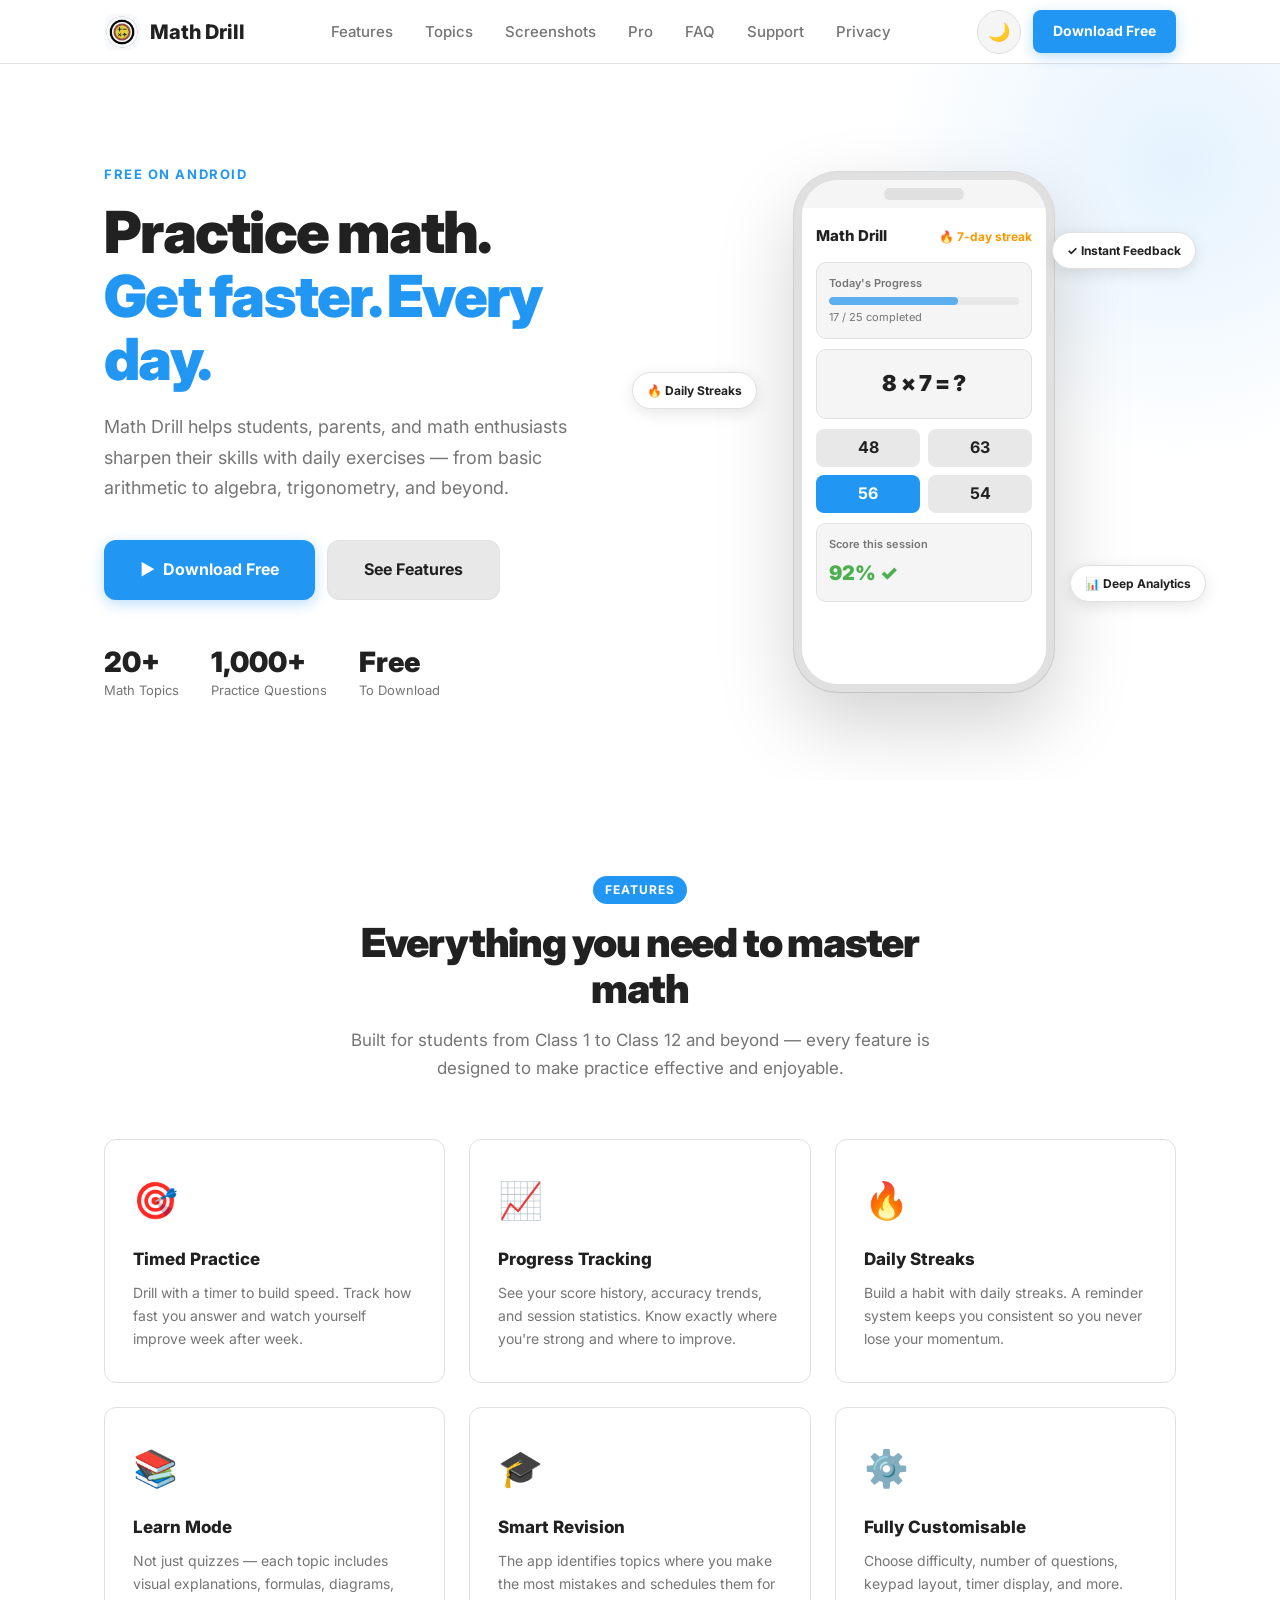
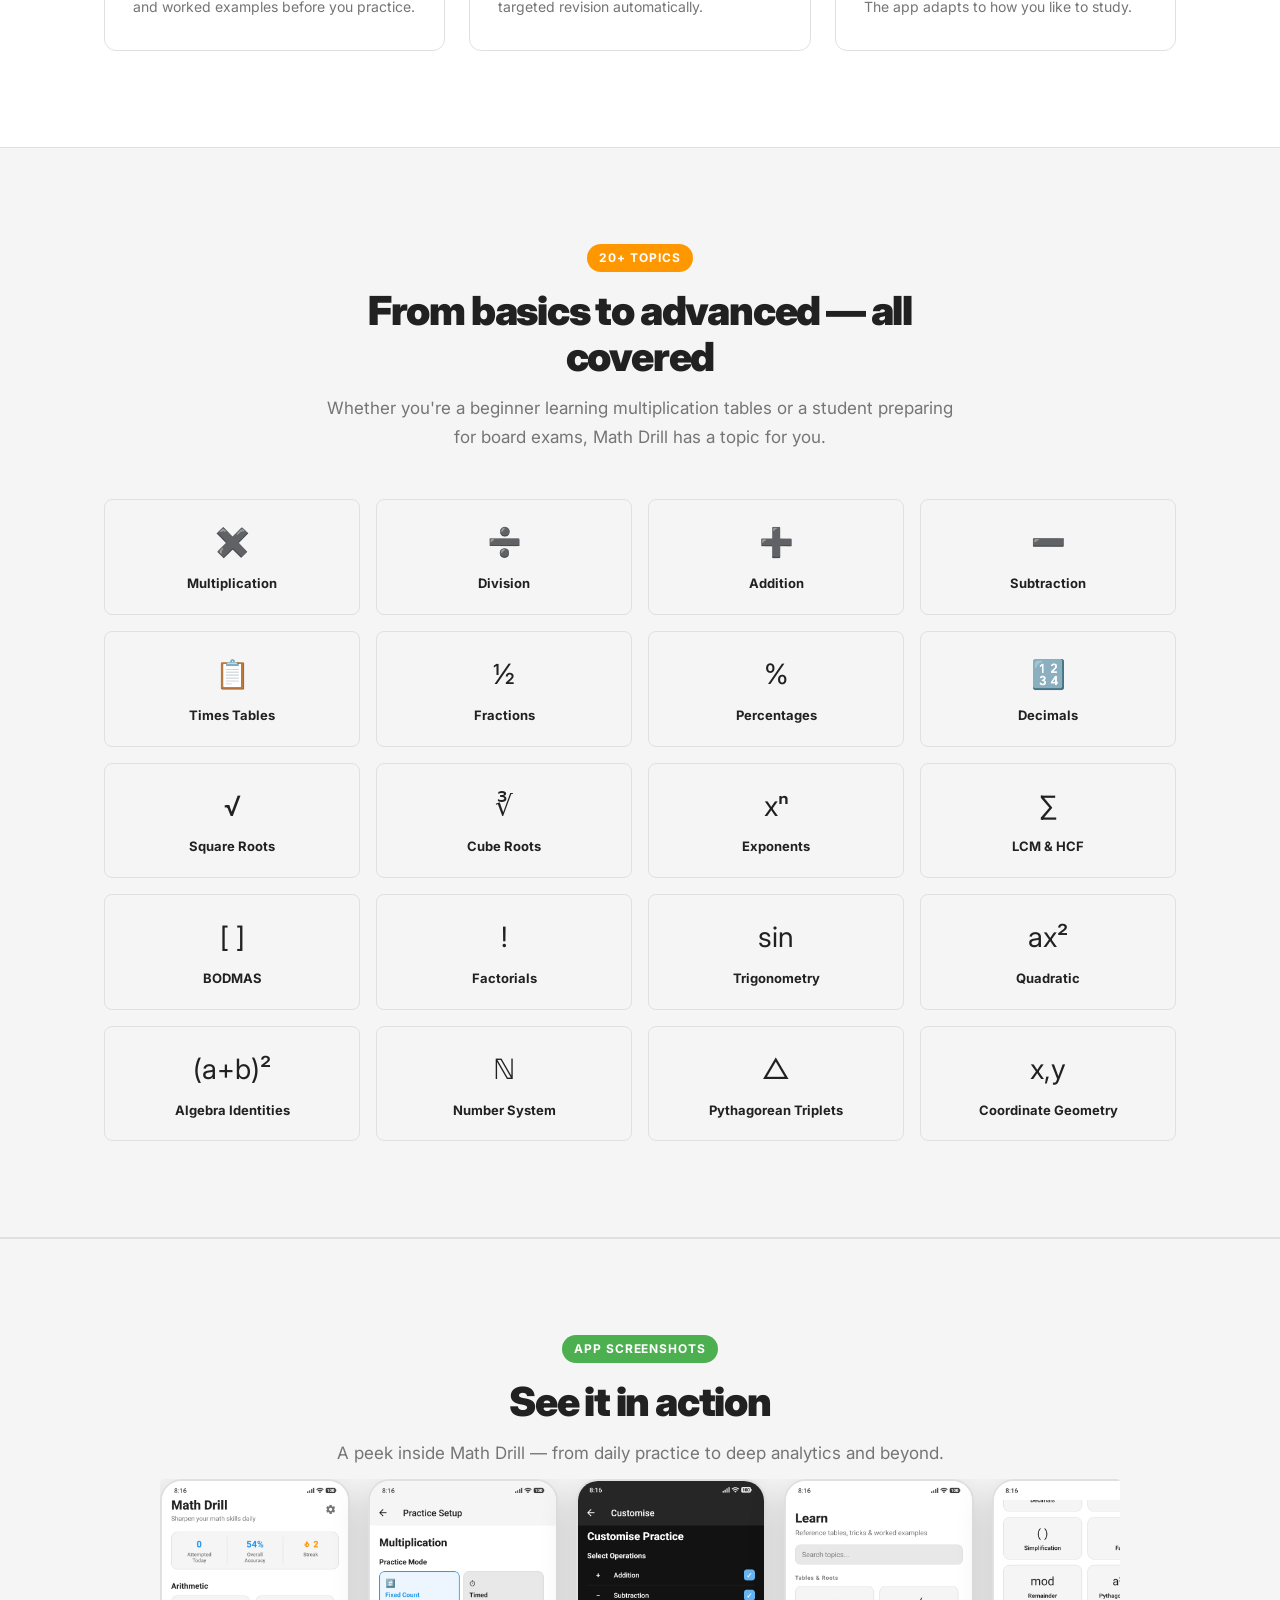
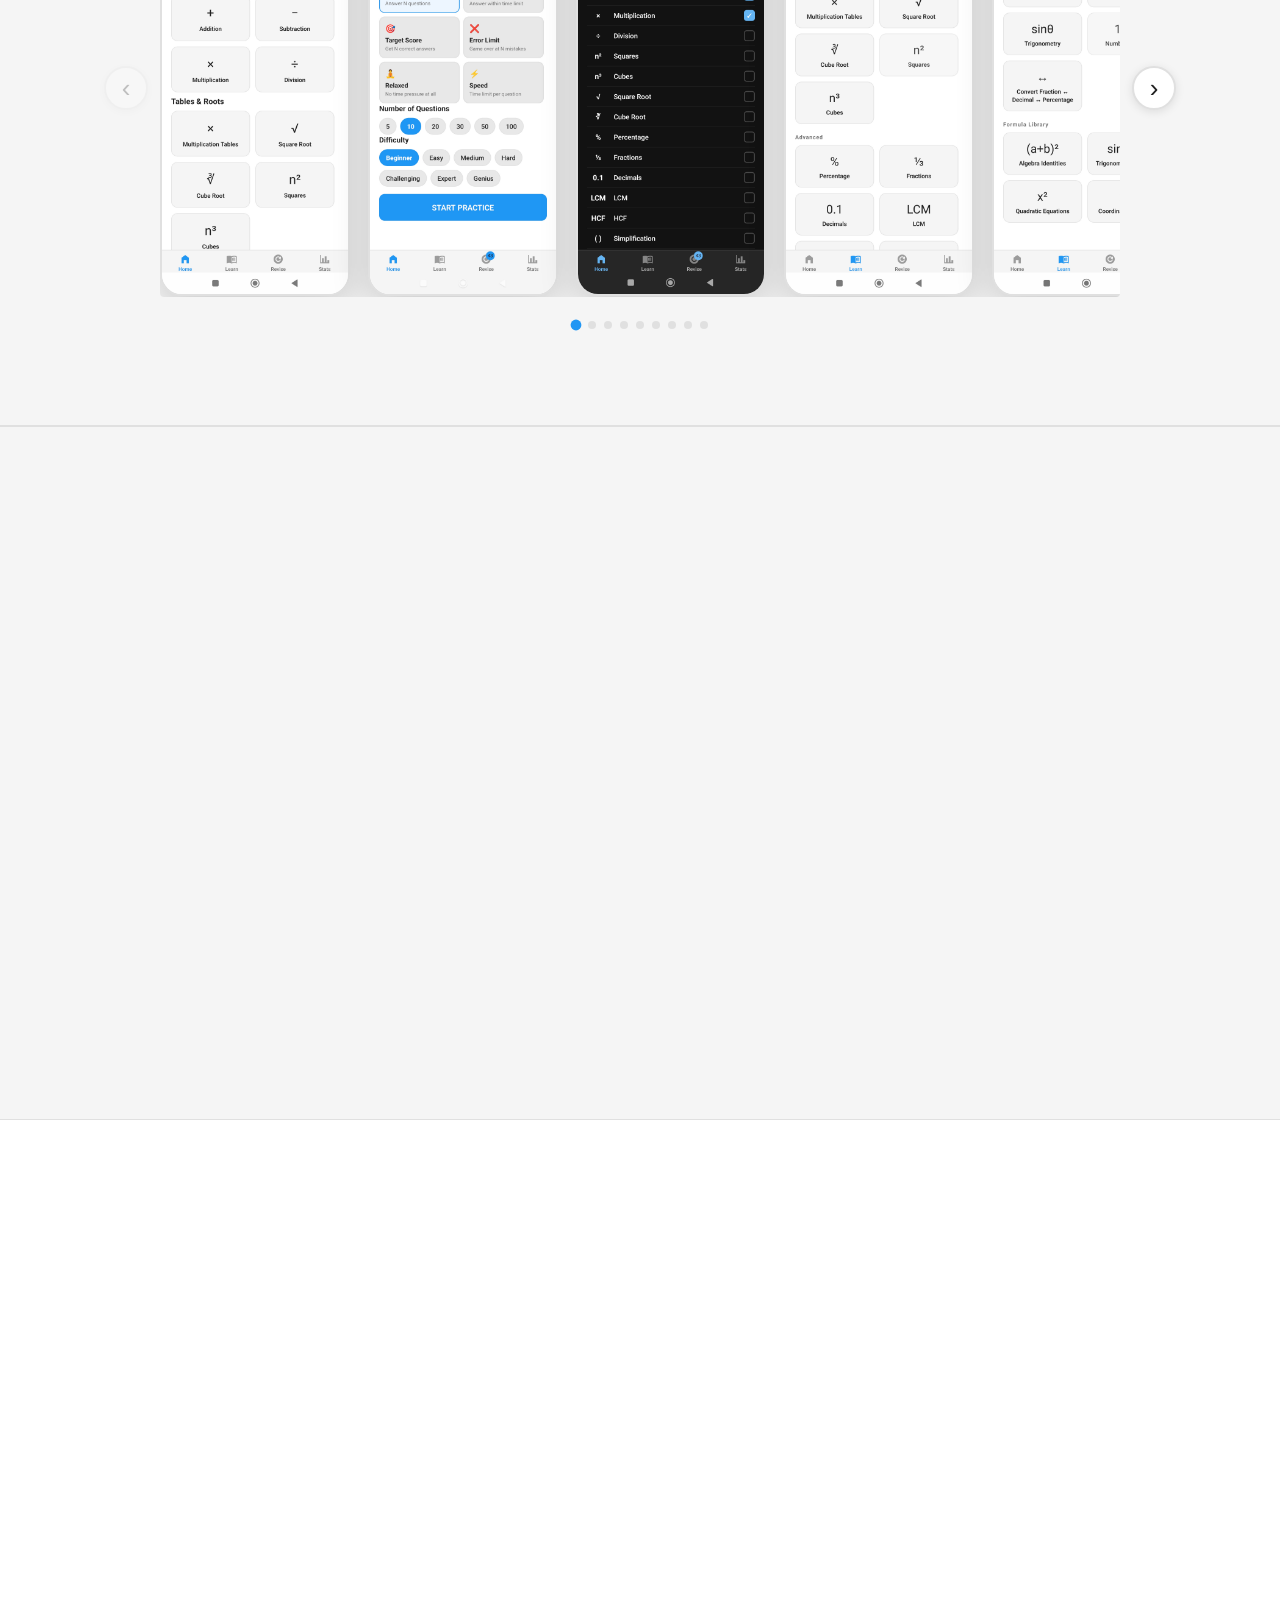
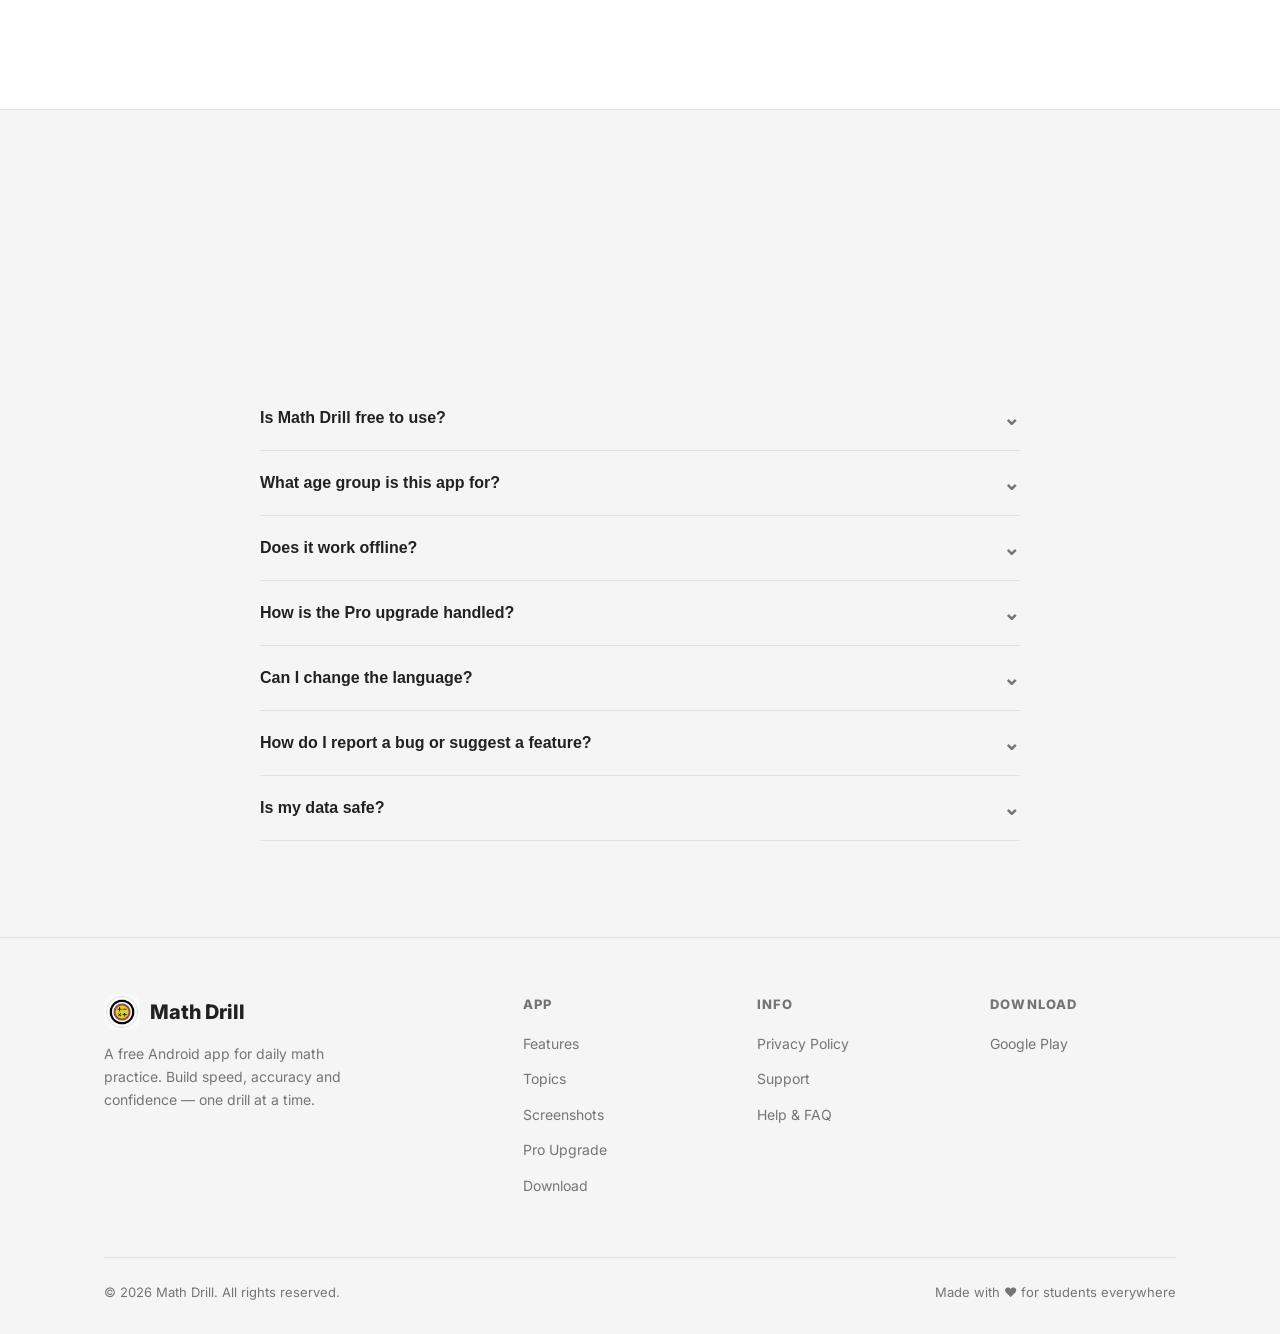
==== commit f944a268: "Add files via upload" ====
--- a/index.html
+++ b/index.html
@@ -23,7 +23,7 @@
   <link rel="preconnect" href="https://fonts.gstatic.com" crossorigin />
   <link href="https://fonts.googleapis.com/css2?family=Inter:wght@400;500;600;700;800;900&display=swap" rel="stylesheet" />
 
-  <link rel="stylesheet" href="css/style.css" />
+  <link rel="stylesheet" href="css/style.css?v=3" />
 </head>
 <body>
 
--- a/css/style.css
+++ b/css/style.css
@@ -937,6 +937,7 @@
 
 .carousel__viewport {
   flex: 1;
+  min-width: 0;
   overflow: hidden;
   border-radius: 4px;
 }
